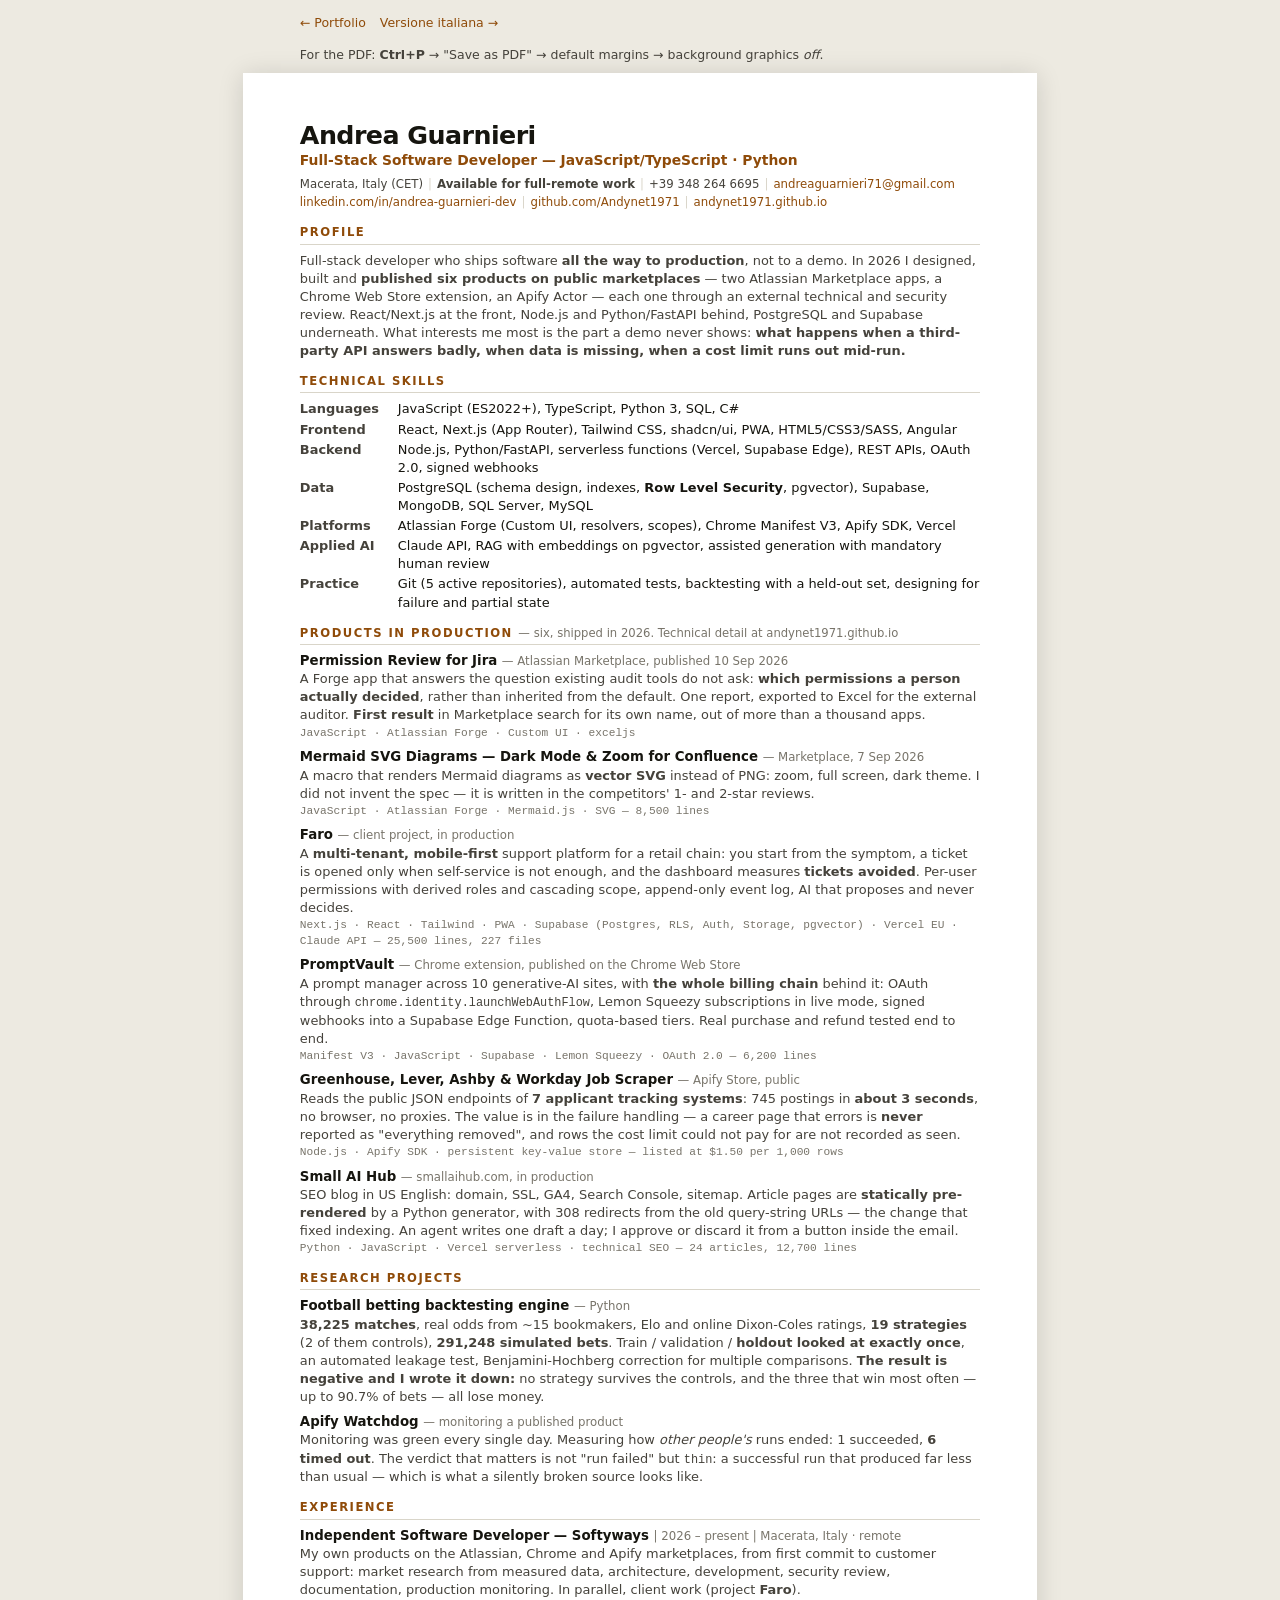
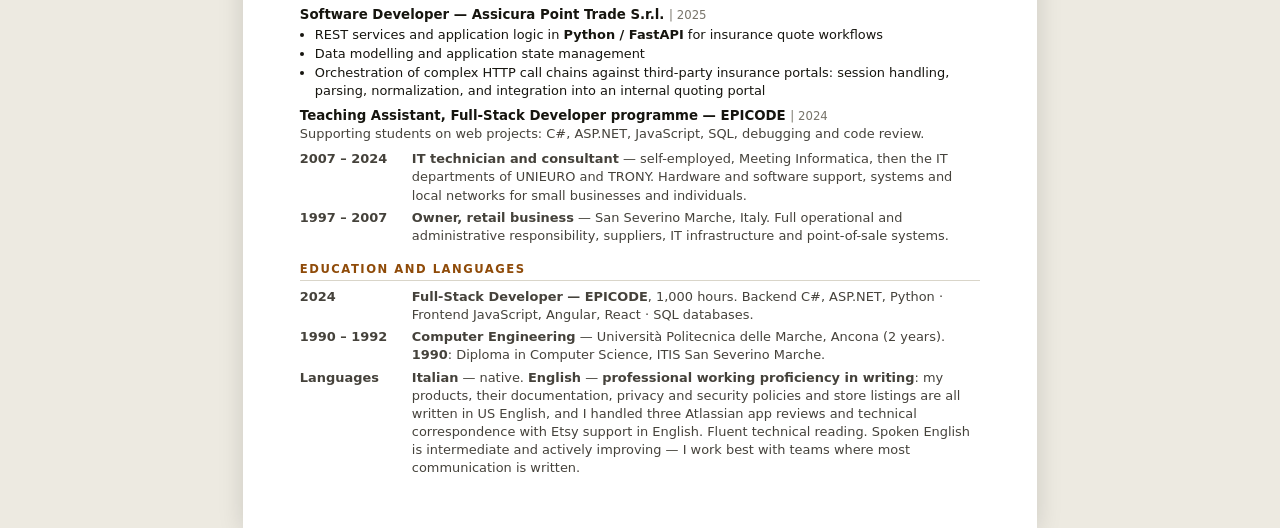
==== cv-en.html @ a727a28b "Portfolio: pagina, CV in italiano e in inglese, stile" ====
<!DOCTYPE html>
<html lang="en">
<head>
<meta charset="utf-8">
<meta name="viewport" content="width=device-width, initial-scale=1">
<title>Andrea Guarnieri — Résumé</title>
<meta name="description" content="Andrea Guarnieri — full-stack developer: JavaScript/TypeScript, Python, React/Next.js, Supabase. Six products shipped to public marketplaces in 2026.">
<link rel="icon" href="data:image/svg+xml,<svg xmlns='http://www.w3.org/2000/svg' viewBox='0 0 100 100'><text y='.9em' font-size='90' font-family='system-ui'>&#x2699;</text></svg>">
<style>
/* Résumé — two A4 pages. Ctrl+P → "Save as PDF".
   Real text, no columns, no layout tables: ATS-readable. */
:root { --ink:#16150f; --soft:#45423b; --faint:#78746a; --line:#d9d5c9; --accent:#8f4b09; --bg:#fff; }
* { box-sizing: border-box; }
body {
  margin: 0; background: #edeae1; color: var(--ink);
  font-family: ui-sans-serif, system-ui, -apple-system, "Segoe UI", Inter, Roboto, Arial, sans-serif;
  font-size: 9.7pt; line-height: 1.4; -webkit-font-smoothing: antialiased;
}
.sheet { background: var(--bg); max-width: 210mm; margin: 0 auto; padding: 13mm 15mm; box-shadow: 0 2px 24px rgba(0,0,0,.14); }
a { color: var(--accent); text-decoration: none; }
a:hover { text-decoration: underline; }

h1 { font-size: 19pt; line-height: 1.05; margin: 0 0 2px; letter-spacing: -.022em; }
.role { font-size: 10.4pt; color: var(--accent); font-weight: 600; margin: 0 0 6px; }
.contact { font-size: 8.8pt; color: var(--soft); margin: 0; line-height: 1.5; }
.sep { color: var(--line); padding: 0 5px; }

h2 { font-size: 8.7pt; letter-spacing: .13em; text-transform: uppercase; color: var(--accent);
     border-bottom: 1.2px solid var(--line); padding-bottom: 3px; margin: 13px 0 7px; }
h2 .hint { text-transform: none; letter-spacing: 0; color: var(--faint); font-weight: 400; }
p { margin: 0 0 5px; }
.lead { color: var(--soft); }
ul { margin: 2px 0 5px; padding-left: 15px; }
li { margin-bottom: 1px; }
strong { font-weight: 650; }
code { font-family: ui-monospace, Menlo, Consolas, monospace; font-size: .92em; }

.row { margin-bottom: 7px; break-inside: avoid; }
.row .t { font-weight: 650; font-size: 10pt; line-height: 1.3; display: block; }
.row .t em { font-weight: 400; font-style: normal; color: var(--faint); font-size: 8.8pt; }
.row p { margin: 1px 0 0; color: var(--soft); }
.row .stack { font-size: 8.4pt; color: var(--faint); font-family: ui-monospace, Menlo, Consolas, monospace; margin-top: 1px; }

dl.grid { display: grid; grid-template-columns: 86px 1fr; gap: 2px 12px; margin: 0; }
dl.grid dt { font-weight: 650; color: var(--soft); }
dl.grid dd { margin: 0; }

.short { display: grid; grid-template-columns: 100px 1fr; gap: 1px 12px; }
.short div { font-weight: 650; color: var(--soft); }
.short p { margin: 0 0 3px; color: var(--soft); }

.bar { max-width: 210mm; margin: 14px auto 10px; padding: 0 15mm; font-size: 9.4pt; color: #45423b; display: flex; gap: 14px; flex-wrap: wrap; }
.bar a { color: #8f4b09; }

@media print {
  body { background: #fff; font-size: 9.9pt; line-height: 1.44; }
  .sheet { box-shadow: none; max-width: none; padding: 0; margin: 0; }
  .bar { display: none; }
  @page { size: A4; margin: 12mm 14mm; }
  h2, .row .t { break-after: avoid; }
  a { color: var(--ink); }
}
</style>
</head>
<body>

<div class="bar">
  <a href="index.html">← Portfolio</a>
  <a href="cv.html">Versione italiana →</a>
  <span>For the PDF: <strong>Ctrl+P</strong> → "Save as PDF" → default margins → background graphics <em>off</em>.</span>
</div>

<div class="sheet">

<h1>Andrea Guarnieri</h1>
<p class="role">Full-Stack Software Developer — JavaScript/TypeScript · Python</p>
<p class="contact">
  Macerata, Italy (CET)<span class="sep">|</span><strong>Available for full-remote work</strong><span class="sep">|</span>+39 348 264 6695<span class="sep">|</span><a href="mailto:andreaguarnieri71@gmail.com">andreaguarnieri71@gmail.com</a><br>
  <a href="https://www.linkedin.com/in/andrea-guarnieri-dev">linkedin.com/in/andrea-guarnieri-dev</a><span class="sep">|</span><a href="https://github.com/Andynet1971">github.com/Andynet1971</a><span class="sep">|</span><a href="https://andynet1971.github.io">andynet1971.github.io</a>
</p>

<h2>Profile</h2>
<p class="lead">Full-stack developer who ships software <strong>all the way to production</strong>, not to a demo. In 2026 I designed, built and <strong>published six products on public marketplaces</strong> — two Atlassian Marketplace apps, a Chrome Web Store extension, an Apify Actor — each one through an external technical and security review. React/Next.js at the front, Node.js and Python/FastAPI behind, PostgreSQL and Supabase underneath. What interests me most is the part a demo never shows: <strong>what happens when a third-party API answers badly, when data is missing, when a cost limit runs out mid-run.</strong></p>

<h2>Technical skills</h2>
<dl class="grid">
  <dt>Languages</dt><dd>JavaScript (ES2022+), TypeScript, Python 3, SQL, C#</dd>
  <dt>Frontend</dt><dd>React, Next.js (App Router), Tailwind CSS, shadcn/ui, PWA, HTML5/CSS3/SASS, Angular</dd>
  <dt>Backend</dt><dd>Node.js, Python/FastAPI, serverless functions (Vercel, Supabase Edge), REST APIs, OAuth 2.0, signed webhooks</dd>
  <dt>Data</dt><dd>PostgreSQL (schema design, indexes, <strong>Row Level Security</strong>, pgvector), Supabase, MongoDB, SQL Server, MySQL</dd>
  <dt>Platforms</dt><dd>Atlassian Forge (Custom UI, resolvers, scopes), Chrome Manifest V3, Apify SDK, Vercel</dd>
  <dt>Applied AI</dt><dd>Claude API, RAG with embeddings on pgvector, assisted generation with mandatory human review</dd>
  <dt>Practice</dt><dd>Git (5 active repositories), automated tests, backtesting with a held-out set, designing for failure and partial state</dd>
</dl>

<h2>Products in production <span class="hint">— six, shipped in 2026. Technical detail at andynet1971.github.io</span></h2>

<div class="row">
  <span class="t">Permission Review for Jira <em>— Atlassian Marketplace, published 10 Sep 2026</em></span>
  <p>A Forge app that answers the question existing audit tools do not ask: <strong>which permissions a person actually decided</strong>, rather than inherited from the default. One report, exported to Excel for the external auditor. <strong>First result</strong> in Marketplace search for its own name, out of more than a thousand apps.</p>
  <p class="stack">JavaScript · Atlassian Forge · Custom UI · exceljs</p>
</div>

<div class="row">
  <span class="t">Mermaid SVG Diagrams — Dark Mode &amp; Zoom for Confluence <em>— Marketplace, 7 Sep 2026</em></span>
  <p>A macro that renders Mermaid diagrams as <strong>vector SVG</strong> instead of PNG: zoom, full screen, dark theme. I did not invent the spec — it is written in the competitors' 1- and 2-star reviews.</p>
  <p class="stack">JavaScript · Atlassian Forge · Mermaid.js · SVG — 8,500 lines</p>
</div>

<div class="row">
  <span class="t">Faro <em>— client project, in production</em></span>
  <p>A <strong>multi-tenant, mobile-first</strong> support platform for a retail chain: you start from the symptom, a ticket is opened only when self-service is not enough, and the dashboard measures <strong>tickets avoided</strong>. Per-user permissions with derived roles and cascading scope, append-only event log, AI that proposes and never decides.</p>
  <p class="stack">Next.js · React · Tailwind · PWA · Supabase (Postgres, RLS, Auth, Storage, pgvector) · Vercel EU · Claude API — 25,500 lines, 227 files</p>
</div>

<div class="row">
  <span class="t">PromptVault <em>— Chrome extension, published on the Chrome Web Store</em></span>
  <p>A prompt manager across 10 generative-AI sites, with <strong>the whole billing chain</strong> behind it: OAuth through <code>chrome.identity.launchWebAuthFlow</code>, Lemon Squeezy subscriptions in live mode, signed webhooks into a Supabase Edge Function, quota-based tiers. Real purchase and refund tested end to end.</p>
  <p class="stack">Manifest V3 · JavaScript · Supabase · Lemon Squeezy · OAuth 2.0 — 6,200 lines</p>
</div>

<div class="row">
  <span class="t">Greenhouse, Lever, Ashby &amp; Workday Job Scraper <em>— Apify Store, public</em></span>
  <p>Reads the public JSON endpoints of <strong>7 applicant tracking systems</strong>: 745 postings in <strong>about 3 seconds</strong>, no browser, no proxies. The value is in the failure handling — a career page that errors is <strong>never</strong> reported as "everything removed", and rows the cost limit could not pay for are not recorded as seen.</p>
  <p class="stack">Node.js · Apify SDK · persistent key-value store — listed at $1.50 per 1,000 rows</p>
</div>

<div class="row">
  <span class="t">Small AI Hub <em>— smallaihub.com, in production</em></span>
  <p>SEO blog in US English: domain, SSL, GA4, Search Console, sitemap. Article pages are <strong>statically pre-rendered</strong> by a Python generator, with 308 redirects from the old query-string URLs — the change that fixed indexing. An agent writes one draft a day; I approve or discard it from a button inside the email.</p>
  <p class="stack">Python · JavaScript · Vercel serverless · technical SEO — 24 articles, 12,700 lines</p>
</div>

<h2>Research projects</h2>
<div class="row">
  <span class="t">Football betting backtesting engine <em>— Python</em></span>
  <p><strong>38,225 matches</strong>, real odds from ~15 bookmakers, Elo and online Dixon-Coles ratings, <strong>19 strategies</strong> (2 of them controls), <strong>291,248 simulated bets</strong>. Train / validation / <strong>holdout looked at exactly once</strong>, an automated leakage test, Benjamini-Hochberg correction for multiple comparisons. <strong>The result is negative and I wrote it down:</strong> no strategy survives the controls, and the three that win most often — up to 90.7% of bets — all lose money.</p>
</div>

<div class="row">
  <span class="t">Apify Watchdog <em>— monitoring a published product</em></span>
  <p>Monitoring was green every single day. Measuring how <em>other people's</em> runs ended: 1 succeeded, <strong>6 timed out</strong>. The verdict that matters is not "run failed" but <code>thin</code>: a successful run that produced far less than usual — which is what a silently broken source looks like.</p>
</div>

<h2>Experience</h2>

<div class="row">
  <span class="t">Independent Software Developer — Softyways <em>| 2026 – present | Macerata, Italy · remote</em></span>
  <p>My own products on the Atlassian, Chrome and Apify marketplaces, from first commit to customer support: market research from measured data, architecture, development, security review, documentation, production monitoring. In parallel, client work (project <strong>Faro</strong>).</p>
</div>

<div class="row">
  <span class="t">Software Developer — Assicura Point Trade S.r.l. <em>| 2025</em></span>
  <ul>
    <li>REST services and application logic in <strong>Python / FastAPI</strong> for insurance quote workflows</li>
    <li>Data modelling and application state management</li>
    <li>Orchestration of complex HTTP call chains against third-party insurance portals: session handling, parsing, normalization, and integration into an internal quoting portal</li>
  </ul>
</div>

<div class="row">
  <span class="t">Teaching Assistant, Full-Stack Developer programme — EPICODE <em>| 2024</em></span>
  <p>Supporting students on web projects: C#, ASP.NET, JavaScript, SQL, debugging and code review.</p>
</div>

<div class="short">
  <div>2007 – 2024</div><p><strong>IT technician and consultant</strong> — self-employed, Meeting Informatica, then the IT departments of UNIEURO and TRONY. Hardware and software support, systems and local networks for small businesses and individuals.</p>
  <div>1997 – 2007</div><p><strong>Owner, retail business</strong> — San Severino Marche, Italy. Full operational and administrative responsibility, suppliers, IT infrastructure and point-of-sale systems.</p>
</div>

<h2>Education and languages</h2>
<div class="short">
  <div>2024</div><p><strong>Full-Stack Developer — EPICODE</strong>, 1,000 hours. Backend C#, ASP.NET, Python · Frontend JavaScript, Angular, React · SQL databases.</p>
  <div>1990 – 1992</div><p><strong>Computer Engineering</strong> — Università Politecnica delle Marche, Ancona (2 years). <strong>1990</strong>: Diploma in Computer Science, ITIS San Severino Marche.</p>
  <div>Languages</div><p><strong>Italian</strong> — native. <strong>English</strong> — <strong>professional working proficiency in writing</strong>: my products, their documentation, privacy and security policies and store listings are all written in US English, and I handled three Atlassian app reviews and technical correspondence with Etsy support in English. Fluent technical reading. Spoken English is intermediate and actively improving — I work best with teams where most communication is written.</p>
</div>

</div>
</body>
</html>
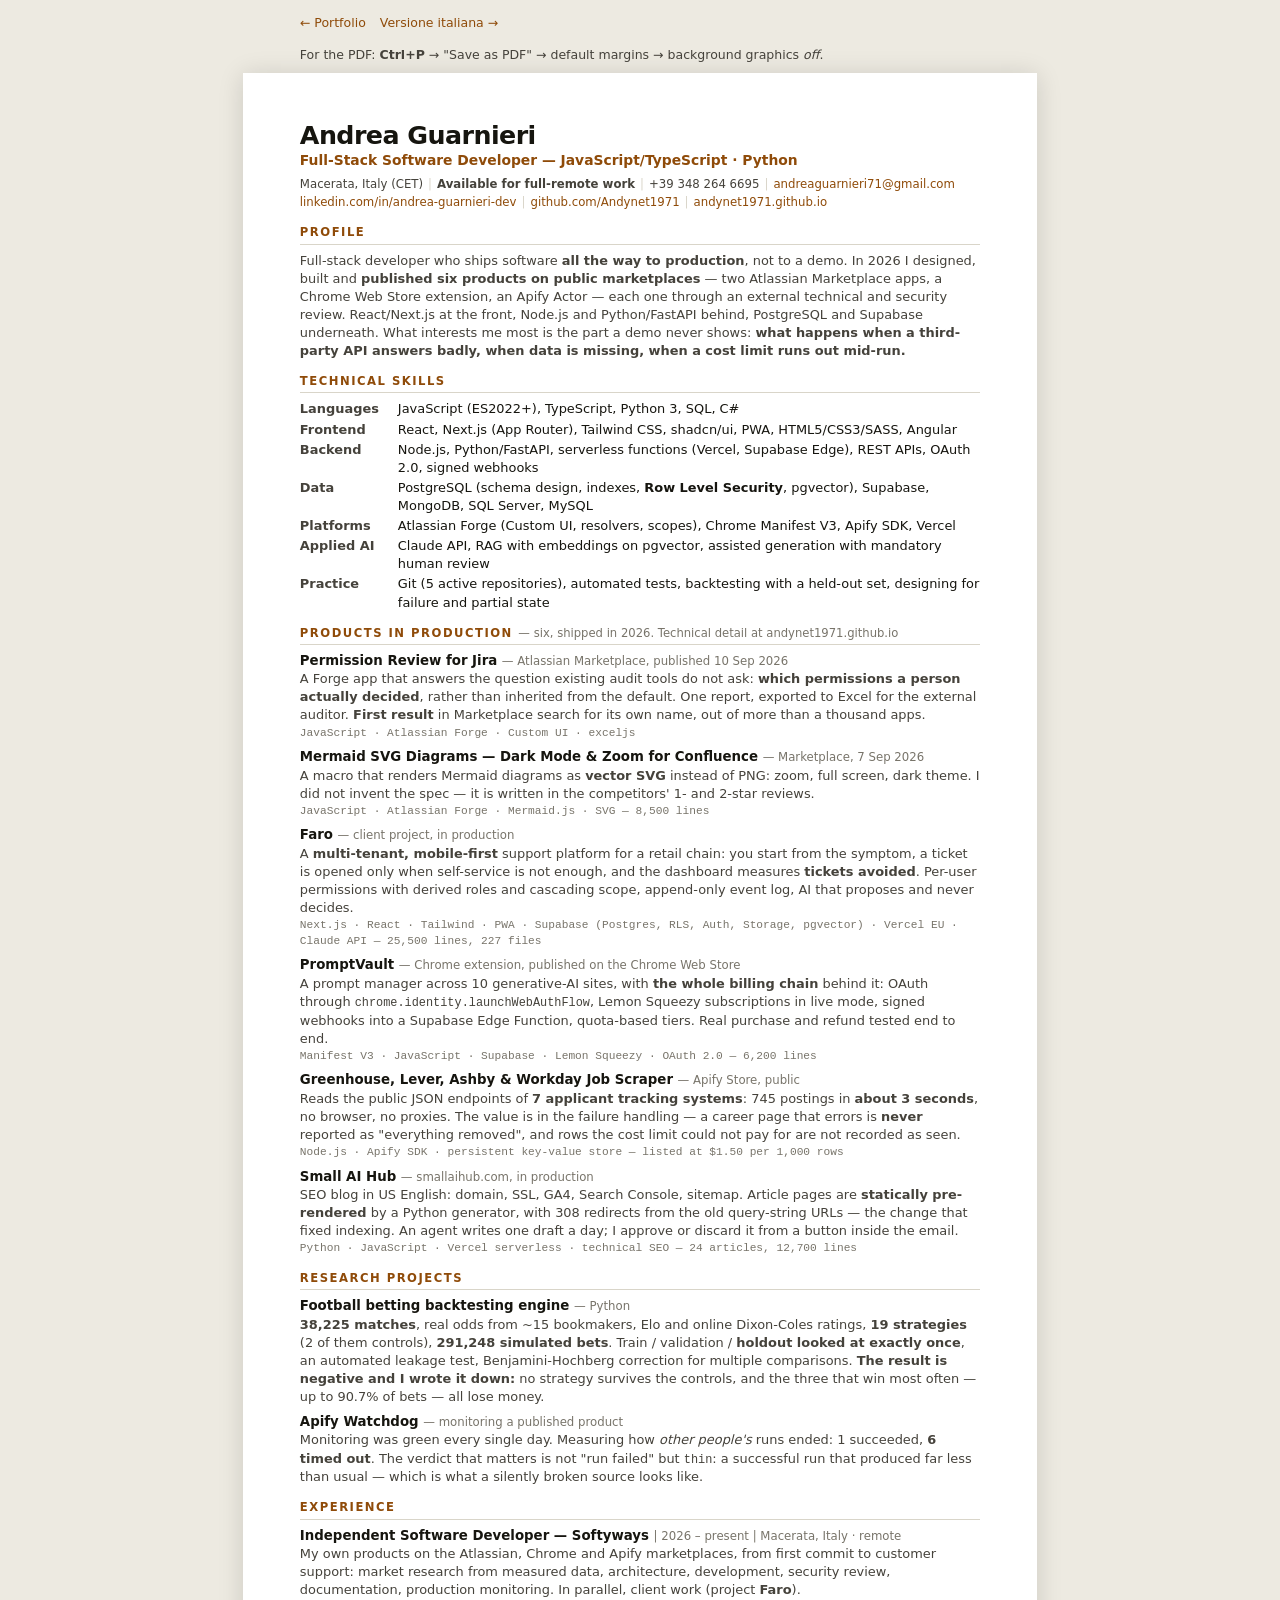
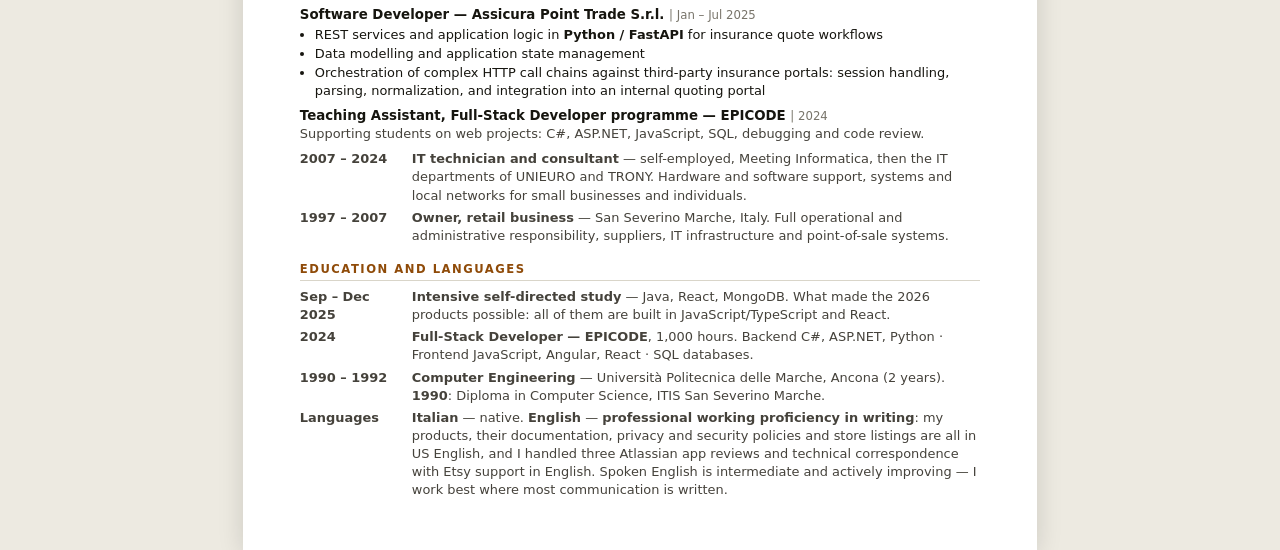
==== commit 52066315: "CV: date esatte di Assicura Point Trade e periodo di studio set-dic 2025" ====
--- a/cv-en.html
+++ b/cv-en.html
@@ -53,7 +53,7 @@
 .bar a { color: #8f4b09; }
 
 @media print {
-  body { background: #fff; font-size: 9.9pt; line-height: 1.44; }
+  body { background: #fff; font-size: 9.8pt; line-height: 1.39; }
   .sheet { box-shadow: none; max-width: none; padding: 0; margin: 0; }
   .bar { display: none; }
   @page { size: A4; margin: 12mm 14mm; }
@@ -150,7 +150,7 @@
 </div>
 
 <div class="row">
-  <span class="t">Software Developer — Assicura Point Trade S.r.l. <em>| 2025</em></span>
+  <span class="t">Software Developer — Assicura Point Trade S.r.l. <em>| Jan – Jul 2025</em></span>
   <ul>
     <li>REST services and application logic in <strong>Python / FastAPI</strong> for insurance quote workflows</li>
     <li>Data modelling and application state management</li>
@@ -170,9 +170,10 @@
 
 <h2>Education and languages</h2>
 <div class="short">
+  <div>Sep – Dec 2025</div><p><strong>Intensive self-directed study</strong> — Java, React, MongoDB. What made the 2026 products possible: all of them are built in JavaScript/TypeScript and React.</p>
   <div>2024</div><p><strong>Full-Stack Developer — EPICODE</strong>, 1,000 hours. Backend C#, ASP.NET, Python · Frontend JavaScript, Angular, React · SQL databases.</p>
   <div>1990 – 1992</div><p><strong>Computer Engineering</strong> — Università Politecnica delle Marche, Ancona (2 years). <strong>1990</strong>: Diploma in Computer Science, ITIS San Severino Marche.</p>
-  <div>Languages</div><p><strong>Italian</strong> — native. <strong>English</strong> — <strong>professional working proficiency in writing</strong>: my products, their documentation, privacy and security policies and store listings are all written in US English, and I handled three Atlassian app reviews and technical correspondence with Etsy support in English. Fluent technical reading. Spoken English is intermediate and actively improving — I work best with teams where most communication is written.</p>
+  <div>Languages</div><p><strong>Italian</strong> — native. <strong>English</strong> — <strong>professional working proficiency in writing</strong>: my products, their documentation, privacy and security policies and store listings are all in US English, and I handled three Atlassian app reviews and technical correspondence with Etsy support in English. Spoken English is intermediate and actively improving — I work best where most communication is written.</p>
 </div>
 
 </div>
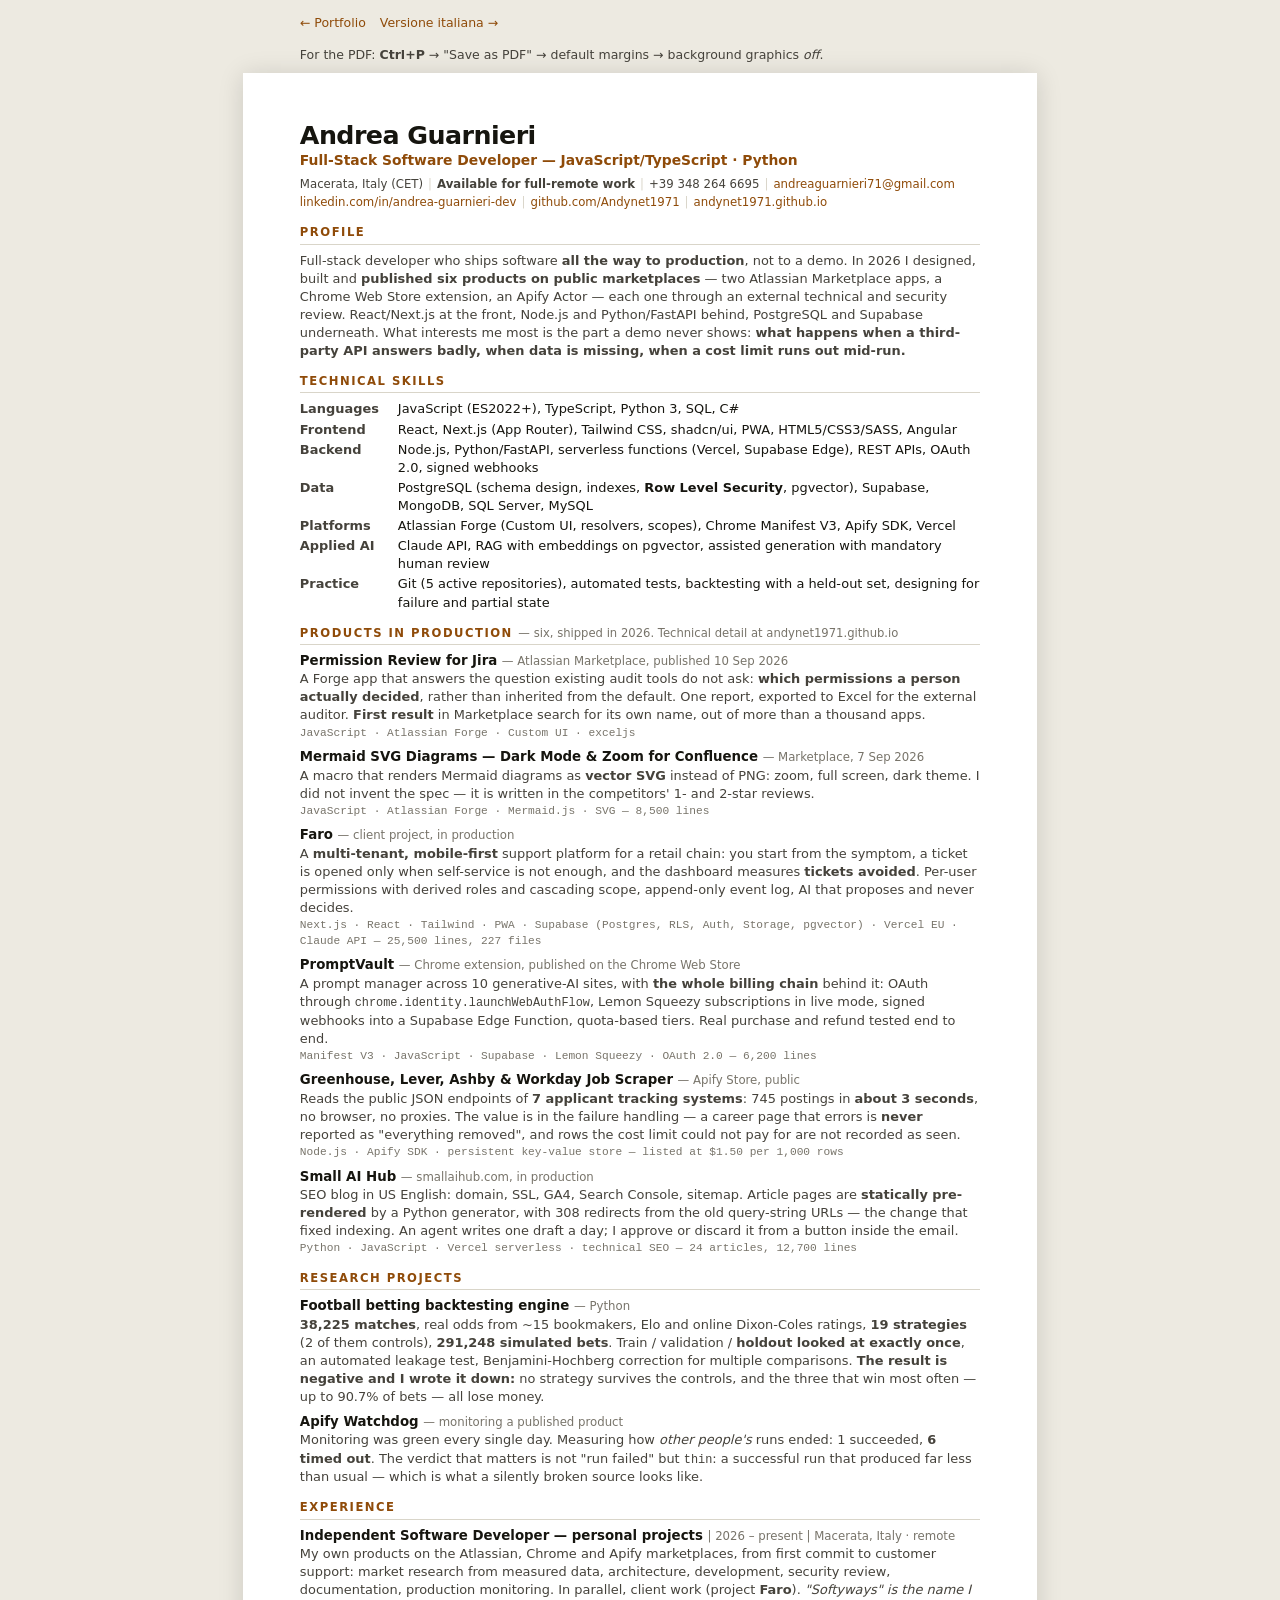
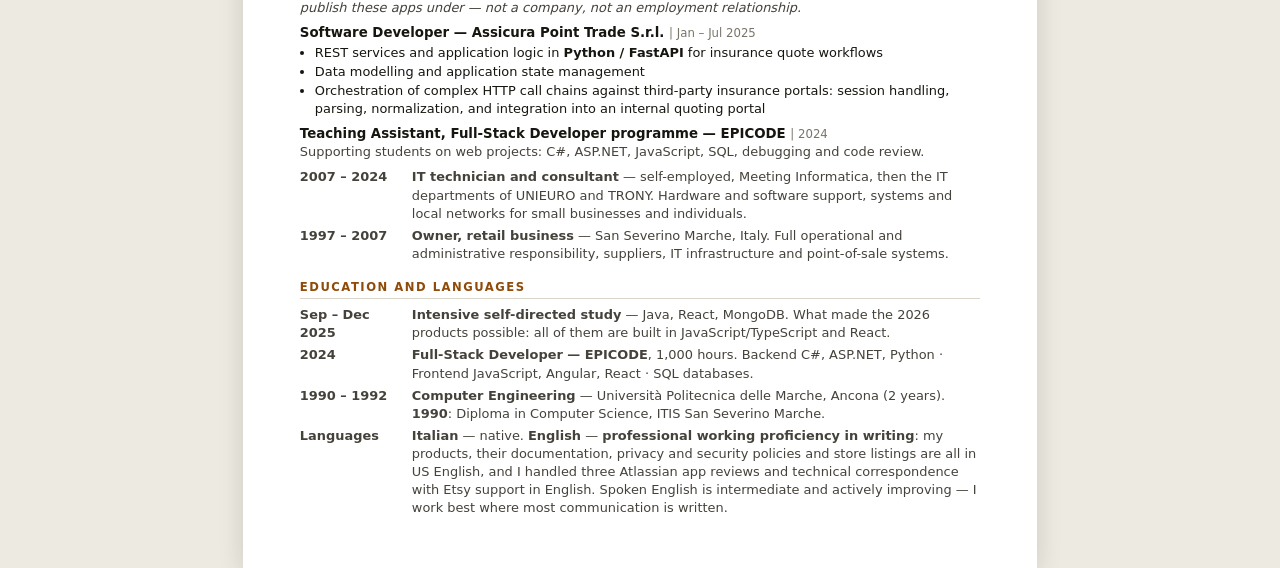
==== commit 544600aa: "Chiarito che Softyways non e' un'azienda: sono progetti personali" ====
--- a/cv-en.html
+++ b/cv-en.html
@@ -1,181 +1,181 @@
-<!DOCTYPE html>
-<html lang="en">
-<head>
-<meta charset="utf-8">
-<meta name="viewport" content="width=device-width, initial-scale=1">
-<title>Andrea Guarnieri — Résumé</title>
-<meta name="description" content="Andrea Guarnieri — full-stack developer: JavaScript/TypeScript, Python, React/Next.js, Supabase. Six products shipped to public marketplaces in 2026.">
-<link rel="icon" href="data:image/svg+xml,<svg xmlns='http://www.w3.org/2000/svg' viewBox='0 0 100 100'><text y='.9em' font-size='90' font-family='system-ui'>&#x2699;</text></svg>">
-<style>
-/* Résumé — two A4 pages. Ctrl+P → "Save as PDF".
-   Real text, no columns, no layout tables: ATS-readable. */
-:root { --ink:#16150f; --soft:#45423b; --faint:#78746a; --line:#d9d5c9; --accent:#8f4b09; --bg:#fff; }
-* { box-sizing: border-box; }
-body {
-  margin: 0; background: #edeae1; color: var(--ink);
-  font-family: ui-sans-serif, system-ui, -apple-system, "Segoe UI", Inter, Roboto, Arial, sans-serif;
-  font-size: 9.7pt; line-height: 1.4; -webkit-font-smoothing: antialiased;
-}
-.sheet { background: var(--bg); max-width: 210mm; margin: 0 auto; padding: 13mm 15mm; box-shadow: 0 2px 24px rgba(0,0,0,.14); }
-a { color: var(--accent); text-decoration: none; }
-a:hover { text-decoration: underline; }
-
-h1 { font-size: 19pt; line-height: 1.05; margin: 0 0 2px; letter-spacing: -.022em; }
-.role { font-size: 10.4pt; color: var(--accent); font-weight: 600; margin: 0 0 6px; }
-.contact { font-size: 8.8pt; color: var(--soft); margin: 0; line-height: 1.5; }
-.sep { color: var(--line); padding: 0 5px; }
-
-h2 { font-size: 8.7pt; letter-spacing: .13em; text-transform: uppercase; color: var(--accent);
-     border-bottom: 1.2px solid var(--line); padding-bottom: 3px; margin: 13px 0 7px; }
-h2 .hint { text-transform: none; letter-spacing: 0; color: var(--faint); font-weight: 400; }
-p { margin: 0 0 5px; }
-.lead { color: var(--soft); }
-ul { margin: 2px 0 5px; padding-left: 15px; }
-li { margin-bottom: 1px; }
-strong { font-weight: 650; }
-code { font-family: ui-monospace, Menlo, Consolas, monospace; font-size: .92em; }
-
-.row { margin-bottom: 7px; break-inside: avoid; }
-.row .t { font-weight: 650; font-size: 10pt; line-height: 1.3; display: block; }
-.row .t em { font-weight: 400; font-style: normal; color: var(--faint); font-size: 8.8pt; }
-.row p { margin: 1px 0 0; color: var(--soft); }
-.row .stack { font-size: 8.4pt; color: var(--faint); font-family: ui-monospace, Menlo, Consolas, monospace; margin-top: 1px; }
-
-dl.grid { display: grid; grid-template-columns: 86px 1fr; gap: 2px 12px; margin: 0; }
-dl.grid dt { font-weight: 650; color: var(--soft); }
-dl.grid dd { margin: 0; }
-
-.short { display: grid; grid-template-columns: 100px 1fr; gap: 1px 12px; }
-.short div { font-weight: 650; color: var(--soft); }
-.short p { margin: 0 0 3px; color: var(--soft); }
-
-.bar { max-width: 210mm; margin: 14px auto 10px; padding: 0 15mm; font-size: 9.4pt; color: #45423b; display: flex; gap: 14px; flex-wrap: wrap; }
-.bar a { color: #8f4b09; }
-
-@media print {
-  body { background: #fff; font-size: 9.8pt; line-height: 1.39; }
-  .sheet { box-shadow: none; max-width: none; padding: 0; margin: 0; }
-  .bar { display: none; }
-  @page { size: A4; margin: 12mm 14mm; }
-  h2, .row .t { break-after: avoid; }
-  a { color: var(--ink); }
-}
-</style>
-</head>
-<body>
-
-<div class="bar">
-  <a href="index.html">← Portfolio</a>
-  <a href="cv.html">Versione italiana →</a>
-  <span>For the PDF: <strong>Ctrl+P</strong> → "Save as PDF" → default margins → background graphics <em>off</em>.</span>
-</div>
-
-<div class="sheet">
-
-<h1>Andrea Guarnieri</h1>
-<p class="role">Full-Stack Software Developer — JavaScript/TypeScript · Python</p>
-<p class="contact">
-  Macerata, Italy (CET)<span class="sep">|</span><strong>Available for full-remote work</strong><span class="sep">|</span>+39 348 264 6695<span class="sep">|</span><a href="mailto:andreaguarnieri71@gmail.com">andreaguarnieri71@gmail.com</a><br>
-  <a href="https://www.linkedin.com/in/andrea-guarnieri-dev">linkedin.com/in/andrea-guarnieri-dev</a><span class="sep">|</span><a href="https://github.com/Andynet1971">github.com/Andynet1971</a><span class="sep">|</span><a href="https://andynet1971.github.io">andynet1971.github.io</a>
-</p>
-
-<h2>Profile</h2>
-<p class="lead">Full-stack developer who ships software <strong>all the way to production</strong>, not to a demo. In 2026 I designed, built and <strong>published six products on public marketplaces</strong> — two Atlassian Marketplace apps, a Chrome Web Store extension, an Apify Actor — each one through an external technical and security review. React/Next.js at the front, Node.js and Python/FastAPI behind, PostgreSQL and Supabase underneath. What interests me most is the part a demo never shows: <strong>what happens when a third-party API answers badly, when data is missing, when a cost limit runs out mid-run.</strong></p>
-
-<h2>Technical skills</h2>
-<dl class="grid">
-  <dt>Languages</dt><dd>JavaScript (ES2022+), TypeScript, Python 3, SQL, C#</dd>
-  <dt>Frontend</dt><dd>React, Next.js (App Router), Tailwind CSS, shadcn/ui, PWA, HTML5/CSS3/SASS, Angular</dd>
-  <dt>Backend</dt><dd>Node.js, Python/FastAPI, serverless functions (Vercel, Supabase Edge), REST APIs, OAuth 2.0, signed webhooks</dd>
-  <dt>Data</dt><dd>PostgreSQL (schema design, indexes, <strong>Row Level Security</strong>, pgvector), Supabase, MongoDB, SQL Server, MySQL</dd>
-  <dt>Platforms</dt><dd>Atlassian Forge (Custom UI, resolvers, scopes), Chrome Manifest V3, Apify SDK, Vercel</dd>
-  <dt>Applied AI</dt><dd>Claude API, RAG with embeddings on pgvector, assisted generation with mandatory human review</dd>
-  <dt>Practice</dt><dd>Git (5 active repositories), automated tests, backtesting with a held-out set, designing for failure and partial state</dd>
-</dl>
-
-<h2>Products in production <span class="hint">— six, shipped in 2026. Technical detail at andynet1971.github.io</span></h2>
-
-<div class="row">
-  <span class="t">Permission Review for Jira <em>— Atlassian Marketplace, published 10 Sep 2026</em></span>
-  <p>A Forge app that answers the question existing audit tools do not ask: <strong>which permissions a person actually decided</strong>, rather than inherited from the default. One report, exported to Excel for the external auditor. <strong>First result</strong> in Marketplace search for its own name, out of more than a thousand apps.</p>
-  <p class="stack">JavaScript · Atlassian Forge · Custom UI · exceljs</p>
-</div>
-
-<div class="row">
-  <span class="t">Mermaid SVG Diagrams — Dark Mode &amp; Zoom for Confluence <em>— Marketplace, 7 Sep 2026</em></span>
-  <p>A macro that renders Mermaid diagrams as <strong>vector SVG</strong> instead of PNG: zoom, full screen, dark theme. I did not invent the spec — it is written in the competitors' 1- and 2-star reviews.</p>
-  <p class="stack">JavaScript · Atlassian Forge · Mermaid.js · SVG — 8,500 lines</p>
-</div>
-
-<div class="row">
-  <span class="t">Faro <em>— client project, in production</em></span>
-  <p>A <strong>multi-tenant, mobile-first</strong> support platform for a retail chain: you start from the symptom, a ticket is opened only when self-service is not enough, and the dashboard measures <strong>tickets avoided</strong>. Per-user permissions with derived roles and cascading scope, append-only event log, AI that proposes and never decides.</p>
-  <p class="stack">Next.js · React · Tailwind · PWA · Supabase (Postgres, RLS, Auth, Storage, pgvector) · Vercel EU · Claude API — 25,500 lines, 227 files</p>
-</div>
-
-<div class="row">
-  <span class="t">PromptVault <em>— Chrome extension, published on the Chrome Web Store</em></span>
-  <p>A prompt manager across 10 generative-AI sites, with <strong>the whole billing chain</strong> behind it: OAuth through <code>chrome.identity.launchWebAuthFlow</code>, Lemon Squeezy subscriptions in live mode, signed webhooks into a Supabase Edge Function, quota-based tiers. Real purchase and refund tested end to end.</p>
-  <p class="stack">Manifest V3 · JavaScript · Supabase · Lemon Squeezy · OAuth 2.0 — 6,200 lines</p>
-</div>
-
-<div class="row">
-  <span class="t">Greenhouse, Lever, Ashby &amp; Workday Job Scraper <em>— Apify Store, public</em></span>
-  <p>Reads the public JSON endpoints of <strong>7 applicant tracking systems</strong>: 745 postings in <strong>about 3 seconds</strong>, no browser, no proxies. The value is in the failure handling — a career page that errors is <strong>never</strong> reported as "everything removed", and rows the cost limit could not pay for are not recorded as seen.</p>
-  <p class="stack">Node.js · Apify SDK · persistent key-value store — listed at $1.50 per 1,000 rows</p>
-</div>
-
-<div class="row">
-  <span class="t">Small AI Hub <em>— smallaihub.com, in production</em></span>
-  <p>SEO blog in US English: domain, SSL, GA4, Search Console, sitemap. Article pages are <strong>statically pre-rendered</strong> by a Python generator, with 308 redirects from the old query-string URLs — the change that fixed indexing. An agent writes one draft a day; I approve or discard it from a button inside the email.</p>
-  <p class="stack">Python · JavaScript · Vercel serverless · technical SEO — 24 articles, 12,700 lines</p>
-</div>
-
-<h2>Research projects</h2>
-<div class="row">
-  <span class="t">Football betting backtesting engine <em>— Python</em></span>
-  <p><strong>38,225 matches</strong>, real odds from ~15 bookmakers, Elo and online Dixon-Coles ratings, <strong>19 strategies</strong> (2 of them controls), <strong>291,248 simulated bets</strong>. Train / validation / <strong>holdout looked at exactly once</strong>, an automated leakage test, Benjamini-Hochberg correction for multiple comparisons. <strong>The result is negative and I wrote it down:</strong> no strategy survives the controls, and the three that win most often — up to 90.7% of bets — all lose money.</p>
-</div>
-
-<div class="row">
-  <span class="t">Apify Watchdog <em>— monitoring a published product</em></span>
-  <p>Monitoring was green every single day. Measuring how <em>other people's</em> runs ended: 1 succeeded, <strong>6 timed out</strong>. The verdict that matters is not "run failed" but <code>thin</code>: a successful run that produced far less than usual — which is what a silently broken source looks like.</p>
-</div>
-
-<h2>Experience</h2>
-
-<div class="row">
-  <span class="t">Independent Software Developer — Softyways <em>| 2026 – present | Macerata, Italy · remote</em></span>
-  <p>My own products on the Atlassian, Chrome and Apify marketplaces, from first commit to customer support: market research from measured data, architecture, development, security review, documentation, production monitoring. In parallel, client work (project <strong>Faro</strong>).</p>
-</div>
-
-<div class="row">
-  <span class="t">Software Developer — Assicura Point Trade S.r.l. <em>| Jan – Jul 2025</em></span>
-  <ul>
-    <li>REST services and application logic in <strong>Python / FastAPI</strong> for insurance quote workflows</li>
-    <li>Data modelling and application state management</li>
-    <li>Orchestration of complex HTTP call chains against third-party insurance portals: session handling, parsing, normalization, and integration into an internal quoting portal</li>
-  </ul>
-</div>
-
-<div class="row">
-  <span class="t">Teaching Assistant, Full-Stack Developer programme — EPICODE <em>| 2024</em></span>
-  <p>Supporting students on web projects: C#, ASP.NET, JavaScript, SQL, debugging and code review.</p>
-</div>
-
-<div class="short">
-  <div>2007 – 2024</div><p><strong>IT technician and consultant</strong> — self-employed, Meeting Informatica, then the IT departments of UNIEURO and TRONY. Hardware and software support, systems and local networks for small businesses and individuals.</p>
-  <div>1997 – 2007</div><p><strong>Owner, retail business</strong> — San Severino Marche, Italy. Full operational and administrative responsibility, suppliers, IT infrastructure and point-of-sale systems.</p>
-</div>
-
-<h2>Education and languages</h2>
-<div class="short">
-  <div>Sep – Dec 2025</div><p><strong>Intensive self-directed study</strong> — Java, React, MongoDB. What made the 2026 products possible: all of them are built in JavaScript/TypeScript and React.</p>
-  <div>2024</div><p><strong>Full-Stack Developer — EPICODE</strong>, 1,000 hours. Backend C#, ASP.NET, Python · Frontend JavaScript, Angular, React · SQL databases.</p>
-  <div>1990 – 1992</div><p><strong>Computer Engineering</strong> — Università Politecnica delle Marche, Ancona (2 years). <strong>1990</strong>: Diploma in Computer Science, ITIS San Severino Marche.</p>
-  <div>Languages</div><p><strong>Italian</strong> — native. <strong>English</strong> — <strong>professional working proficiency in writing</strong>: my products, their documentation, privacy and security policies and store listings are all in US English, and I handled three Atlassian app reviews and technical correspondence with Etsy support in English. Spoken English is intermediate and actively improving — I work best where most communication is written.</p>
-</div>
-
-</div>
-</body>
-</html>
+<!DOCTYPE html>
+<html lang="en">
+<head>
+<meta charset="utf-8">
+<meta name="viewport" content="width=device-width, initial-scale=1">
+<title>Andrea Guarnieri — Résumé</title>
+<meta name="description" content="Andrea Guarnieri — full-stack developer: JavaScript/TypeScript, Python, React/Next.js, Supabase. Six products shipped to public marketplaces in 2026.">
+<link rel="icon" href="data:image/svg+xml,<svg xmlns='http://www.w3.org/2000/svg' viewBox='0 0 100 100'><text y='.9em' font-size='90' font-family='system-ui'>&#x2699;</text></svg>">
+<style>
+/* Résumé — two A4 pages. Ctrl+P → "Save as PDF".
+   Real text, no columns, no layout tables: ATS-readable. */
+:root { --ink:#16150f; --soft:#45423b; --faint:#78746a; --line:#d9d5c9; --accent:#8f4b09; --bg:#fff; }
+* { box-sizing: border-box; }
+body {
+  margin: 0; background: #edeae1; color: var(--ink);
+  font-family: ui-sans-serif, system-ui, -apple-system, "Segoe UI", Inter, Roboto, Arial, sans-serif;
+  font-size: 9.7pt; line-height: 1.4; -webkit-font-smoothing: antialiased;
+}
+.sheet { background: var(--bg); max-width: 210mm; margin: 0 auto; padding: 13mm 15mm; box-shadow: 0 2px 24px rgba(0,0,0,.14); }
+a { color: var(--accent); text-decoration: none; }
+a:hover { text-decoration: underline; }
+
+h1 { font-size: 19pt; line-height: 1.05; margin: 0 0 2px; letter-spacing: -.022em; }
+.role { font-size: 10.4pt; color: var(--accent); font-weight: 600; margin: 0 0 6px; }
+.contact { font-size: 8.8pt; color: var(--soft); margin: 0; line-height: 1.5; }
+.sep { color: var(--line); padding: 0 5px; }
+
+h2 { font-size: 8.7pt; letter-spacing: .13em; text-transform: uppercase; color: var(--accent);
+     border-bottom: 1.2px solid var(--line); padding-bottom: 3px; margin: 13px 0 7px; }
+h2 .hint { text-transform: none; letter-spacing: 0; color: var(--faint); font-weight: 400; }
+p { margin: 0 0 5px; }
+.lead { color: var(--soft); }
+ul { margin: 2px 0 5px; padding-left: 15px; }
+li { margin-bottom: 1px; }
+strong { font-weight: 650; }
+code { font-family: ui-monospace, Menlo, Consolas, monospace; font-size: .92em; }
+
+.row { margin-bottom: 7px; break-inside: avoid; }
+.row .t { font-weight: 650; font-size: 10pt; line-height: 1.3; display: block; }
+.row .t em { font-weight: 400; font-style: normal; color: var(--faint); font-size: 8.8pt; }
+.row p { margin: 1px 0 0; color: var(--soft); }
+.row .stack { font-size: 8.4pt; color: var(--faint); font-family: ui-monospace, Menlo, Consolas, monospace; margin-top: 1px; }
+
+dl.grid { display: grid; grid-template-columns: 86px 1fr; gap: 2px 12px; margin: 0; }
+dl.grid dt { font-weight: 650; color: var(--soft); }
+dl.grid dd { margin: 0; }
+
+.short { display: grid; grid-template-columns: 100px 1fr; gap: 1px 12px; }
+.short div { font-weight: 650; color: var(--soft); }
+.short p { margin: 0 0 3px; color: var(--soft); }
+
+.bar { max-width: 210mm; margin: 14px auto 10px; padding: 0 15mm; font-size: 9.4pt; color: #45423b; display: flex; gap: 14px; flex-wrap: wrap; }
+.bar a { color: #8f4b09; }
+
+@media print {
+  body { background: #fff; font-size: 9.8pt; line-height: 1.39; }
+  .sheet { box-shadow: none; max-width: none; padding: 0; margin: 0; }
+  .bar { display: none; }
+  @page { size: A4; margin: 12mm 14mm; }
+  h2, .row .t { break-after: avoid; }
+  a { color: var(--ink); }
+}
+</style>
+</head>
+<body>
+
+<div class="bar">
+  <a href="index.html">← Portfolio</a>
+  <a href="cv.html">Versione italiana →</a>
+  <span>For the PDF: <strong>Ctrl+P</strong> → "Save as PDF" → default margins → background graphics <em>off</em>.</span>
+</div>
+
+<div class="sheet">
+
+<h1>Andrea Guarnieri</h1>
+<p class="role">Full-Stack Software Developer — JavaScript/TypeScript · Python</p>
+<p class="contact">
+  Macerata, Italy (CET)<span class="sep">|</span><strong>Available for full-remote work</strong><span class="sep">|</span>+39 348 264 6695<span class="sep">|</span><a href="mailto:andreaguarnieri71@gmail.com">andreaguarnieri71@gmail.com</a><br>
+  <a href="https://www.linkedin.com/in/andrea-guarnieri-dev">linkedin.com/in/andrea-guarnieri-dev</a><span class="sep">|</span><a href="https://github.com/Andynet1971">github.com/Andynet1971</a><span class="sep">|</span><a href="https://andynet1971.github.io">andynet1971.github.io</a>
+</p>
+
+<h2>Profile</h2>
+<p class="lead">Full-stack developer who ships software <strong>all the way to production</strong>, not to a demo. In 2026 I designed, built and <strong>published six products on public marketplaces</strong> — two Atlassian Marketplace apps, a Chrome Web Store extension, an Apify Actor — each one through an external technical and security review. React/Next.js at the front, Node.js and Python/FastAPI behind, PostgreSQL and Supabase underneath. What interests me most is the part a demo never shows: <strong>what happens when a third-party API answers badly, when data is missing, when a cost limit runs out mid-run.</strong></p>
+
+<h2>Technical skills</h2>
+<dl class="grid">
+  <dt>Languages</dt><dd>JavaScript (ES2022+), TypeScript, Python 3, SQL, C#</dd>
+  <dt>Frontend</dt><dd>React, Next.js (App Router), Tailwind CSS, shadcn/ui, PWA, HTML5/CSS3/SASS, Angular</dd>
+  <dt>Backend</dt><dd>Node.js, Python/FastAPI, serverless functions (Vercel, Supabase Edge), REST APIs, OAuth 2.0, signed webhooks</dd>
+  <dt>Data</dt><dd>PostgreSQL (schema design, indexes, <strong>Row Level Security</strong>, pgvector), Supabase, MongoDB, SQL Server, MySQL</dd>
+  <dt>Platforms</dt><dd>Atlassian Forge (Custom UI, resolvers, scopes), Chrome Manifest V3, Apify SDK, Vercel</dd>
+  <dt>Applied AI</dt><dd>Claude API, RAG with embeddings on pgvector, assisted generation with mandatory human review</dd>
+  <dt>Practice</dt><dd>Git (5 active repositories), automated tests, backtesting with a held-out set, designing for failure and partial state</dd>
+</dl>
+
+<h2>Products in production <span class="hint">— six, shipped in 2026. Technical detail at andynet1971.github.io</span></h2>
+
+<div class="row">
+  <span class="t">Permission Review for Jira <em>— Atlassian Marketplace, published 10 Sep 2026</em></span>
+  <p>A Forge app that answers the question existing audit tools do not ask: <strong>which permissions a person actually decided</strong>, rather than inherited from the default. One report, exported to Excel for the external auditor. <strong>First result</strong> in Marketplace search for its own name, out of more than a thousand apps.</p>
+  <p class="stack">JavaScript · Atlassian Forge · Custom UI · exceljs</p>
+</div>
+
+<div class="row">
+  <span class="t">Mermaid SVG Diagrams — Dark Mode &amp; Zoom for Confluence <em>— Marketplace, 7 Sep 2026</em></span>
+  <p>A macro that renders Mermaid diagrams as <strong>vector SVG</strong> instead of PNG: zoom, full screen, dark theme. I did not invent the spec — it is written in the competitors' 1- and 2-star reviews.</p>
+  <p class="stack">JavaScript · Atlassian Forge · Mermaid.js · SVG — 8,500 lines</p>
+</div>
+
+<div class="row">
+  <span class="t">Faro <em>— client project, in production</em></span>
+  <p>A <strong>multi-tenant, mobile-first</strong> support platform for a retail chain: you start from the symptom, a ticket is opened only when self-service is not enough, and the dashboard measures <strong>tickets avoided</strong>. Per-user permissions with derived roles and cascading scope, append-only event log, AI that proposes and never decides.</p>
+  <p class="stack">Next.js · React · Tailwind · PWA · Supabase (Postgres, RLS, Auth, Storage, pgvector) · Vercel EU · Claude API — 25,500 lines, 227 files</p>
+</div>
+
+<div class="row">
+  <span class="t">PromptVault <em>— Chrome extension, published on the Chrome Web Store</em></span>
+  <p>A prompt manager across 10 generative-AI sites, with <strong>the whole billing chain</strong> behind it: OAuth through <code>chrome.identity.launchWebAuthFlow</code>, Lemon Squeezy subscriptions in live mode, signed webhooks into a Supabase Edge Function, quota-based tiers. Real purchase and refund tested end to end.</p>
+  <p class="stack">Manifest V3 · JavaScript · Supabase · Lemon Squeezy · OAuth 2.0 — 6,200 lines</p>
+</div>
+
+<div class="row">
+  <span class="t">Greenhouse, Lever, Ashby &amp; Workday Job Scraper <em>— Apify Store, public</em></span>
+  <p>Reads the public JSON endpoints of <strong>7 applicant tracking systems</strong>: 745 postings in <strong>about 3 seconds</strong>, no browser, no proxies. The value is in the failure handling — a career page that errors is <strong>never</strong> reported as "everything removed", and rows the cost limit could not pay for are not recorded as seen.</p>
+  <p class="stack">Node.js · Apify SDK · persistent key-value store — listed at $1.50 per 1,000 rows</p>
+</div>
+
+<div class="row">
+  <span class="t">Small AI Hub <em>— smallaihub.com, in production</em></span>
+  <p>SEO blog in US English: domain, SSL, GA4, Search Console, sitemap. Article pages are <strong>statically pre-rendered</strong> by a Python generator, with 308 redirects from the old query-string URLs — the change that fixed indexing. An agent writes one draft a day; I approve or discard it from a button inside the email.</p>
+  <p class="stack">Python · JavaScript · Vercel serverless · technical SEO — 24 articles, 12,700 lines</p>
+</div>
+
+<h2>Research projects</h2>
+<div class="row">
+  <span class="t">Football betting backtesting engine <em>— Python</em></span>
+  <p><strong>38,225 matches</strong>, real odds from ~15 bookmakers, Elo and online Dixon-Coles ratings, <strong>19 strategies</strong> (2 of them controls), <strong>291,248 simulated bets</strong>. Train / validation / <strong>holdout looked at exactly once</strong>, an automated leakage test, Benjamini-Hochberg correction for multiple comparisons. <strong>The result is negative and I wrote it down:</strong> no strategy survives the controls, and the three that win most often — up to 90.7% of bets — all lose money.</p>
+</div>
+
+<div class="row">
+  <span class="t">Apify Watchdog <em>— monitoring a published product</em></span>
+  <p>Monitoring was green every single day. Measuring how <em>other people's</em> runs ended: 1 succeeded, <strong>6 timed out</strong>. The verdict that matters is not "run failed" but <code>thin</code>: a successful run that produced far less than usual — which is what a silently broken source looks like.</p>
+</div>
+
+<h2>Experience</h2>
+
+<div class="row">
+  <span class="t">Independent Software Developer — personal projects <em>| 2026 – present | Macerata, Italy · remote</em></span>
+  <p>My own products on the Atlassian, Chrome and Apify marketplaces, from first commit to customer support: market research from measured data, architecture, development, security review, documentation, production monitoring. In parallel, client work (project <strong>Faro</strong>). <em>"Softyways" is the name I publish these apps under — not a company, not an employment relationship.</em></p>
+</div>
+
+<div class="row">
+  <span class="t">Software Developer — Assicura Point Trade S.r.l. <em>| Jan – Jul 2025</em></span>
+  <ul>
+    <li>REST services and application logic in <strong>Python / FastAPI</strong> for insurance quote workflows</li>
+    <li>Data modelling and application state management</li>
+    <li>Orchestration of complex HTTP call chains against third-party insurance portals: session handling, parsing, normalization, and integration into an internal quoting portal</li>
+  </ul>
+</div>
+
+<div class="row">
+  <span class="t">Teaching Assistant, Full-Stack Developer programme — EPICODE <em>| 2024</em></span>
+  <p>Supporting students on web projects: C#, ASP.NET, JavaScript, SQL, debugging and code review.</p>
+</div>
+
+<div class="short">
+  <div>2007 – 2024</div><p><strong>IT technician and consultant</strong> — self-employed, Meeting Informatica, then the IT departments of UNIEURO and TRONY. Hardware and software support, systems and local networks for small businesses and individuals.</p>
+  <div>1997 – 2007</div><p><strong>Owner, retail business</strong> — San Severino Marche, Italy. Full operational and administrative responsibility, suppliers, IT infrastructure and point-of-sale systems.</p>
+</div>
+
+<h2>Education and languages</h2>
+<div class="short">
+  <div>Sep – Dec 2025</div><p><strong>Intensive self-directed study</strong> — Java, React, MongoDB. What made the 2026 products possible: all of them are built in JavaScript/TypeScript and React.</p>
+  <div>2024</div><p><strong>Full-Stack Developer — EPICODE</strong>, 1,000 hours. Backend C#, ASP.NET, Python · Frontend JavaScript, Angular, React · SQL databases.</p>
+  <div>1990 – 1992</div><p><strong>Computer Engineering</strong> — Università Politecnica delle Marche, Ancona (2 years). <strong>1990</strong>: Diploma in Computer Science, ITIS San Severino Marche.</p>
+  <div>Languages</div><p><strong>Italian</strong> — native. <strong>English</strong> — <strong>professional working proficiency in writing</strong>: my products, their documentation, privacy and security policies and store listings are all in US English, and I handled three Atlassian app reviews and technical correspondence with Etsy support in English. Spoken English is intermediate and actively improving — I work best where most communication is written.</p>
+</div>
+
+</div>
+</body>
+</html>
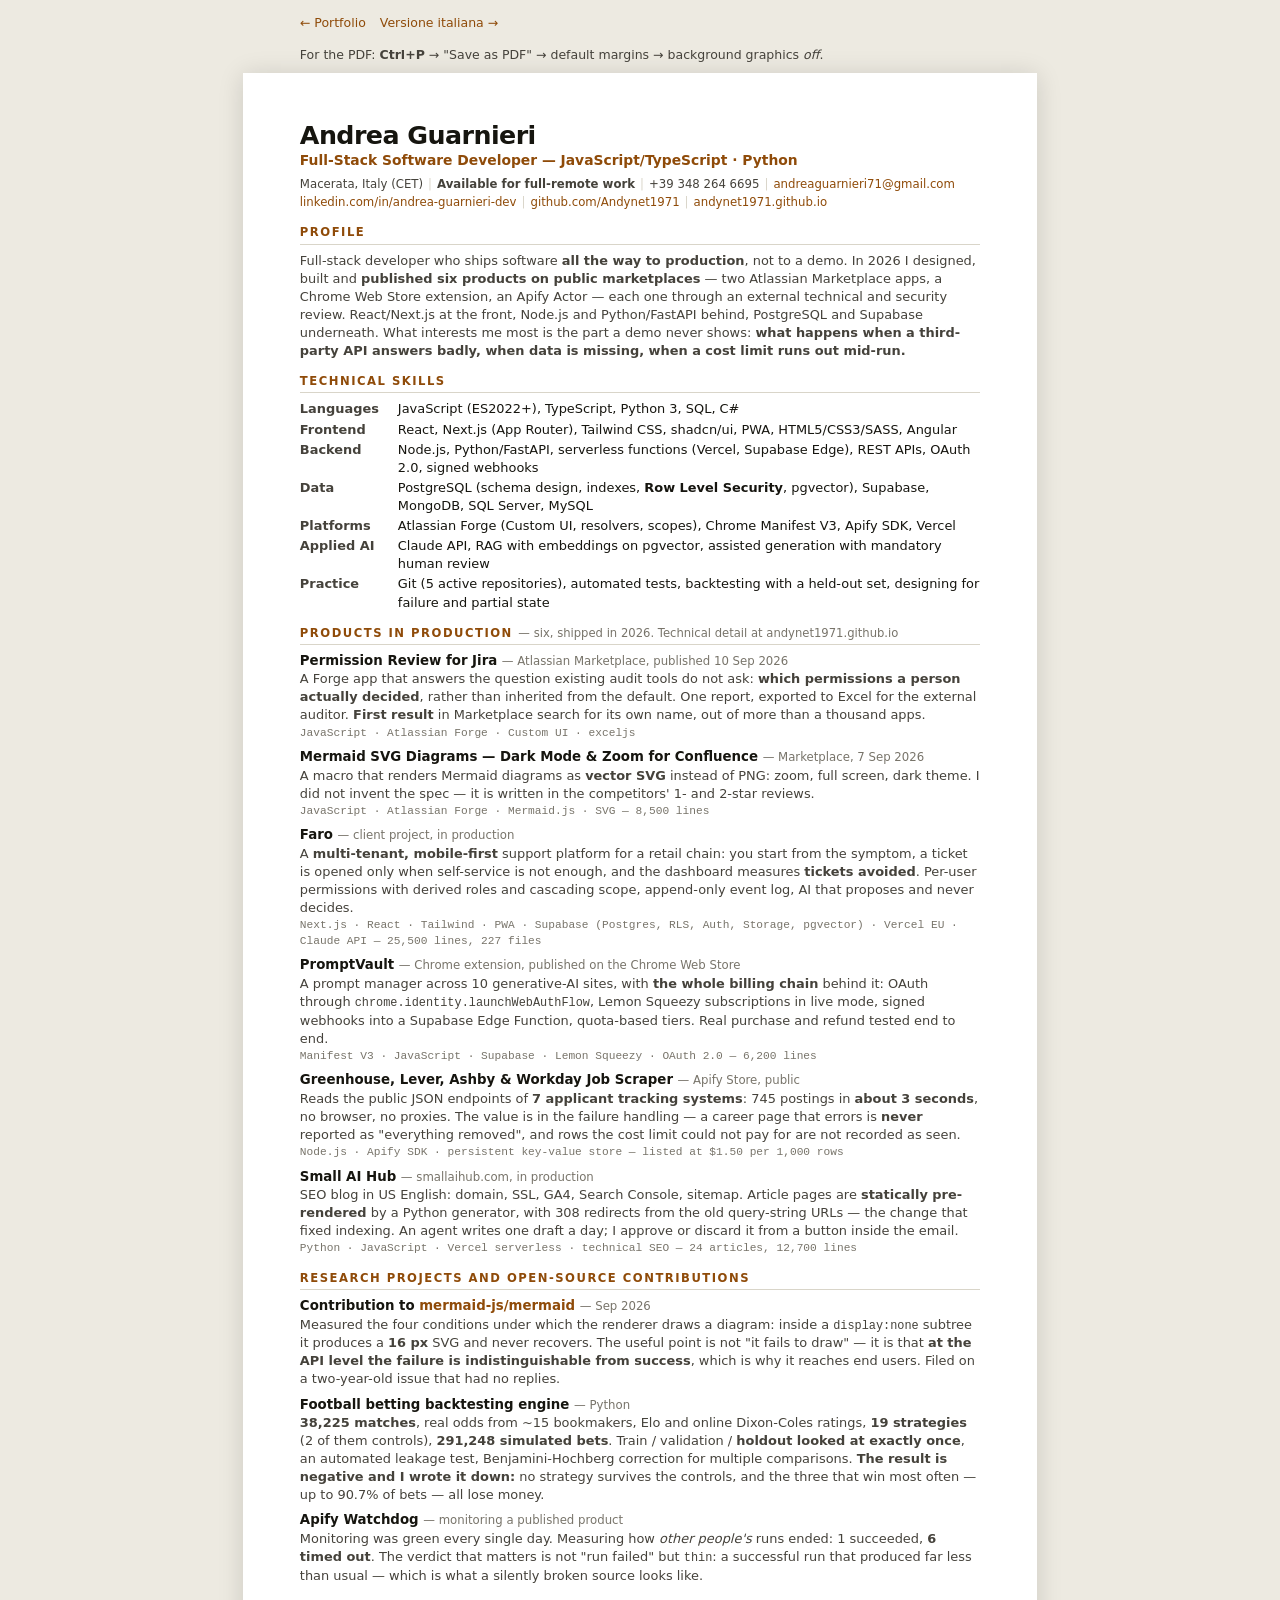
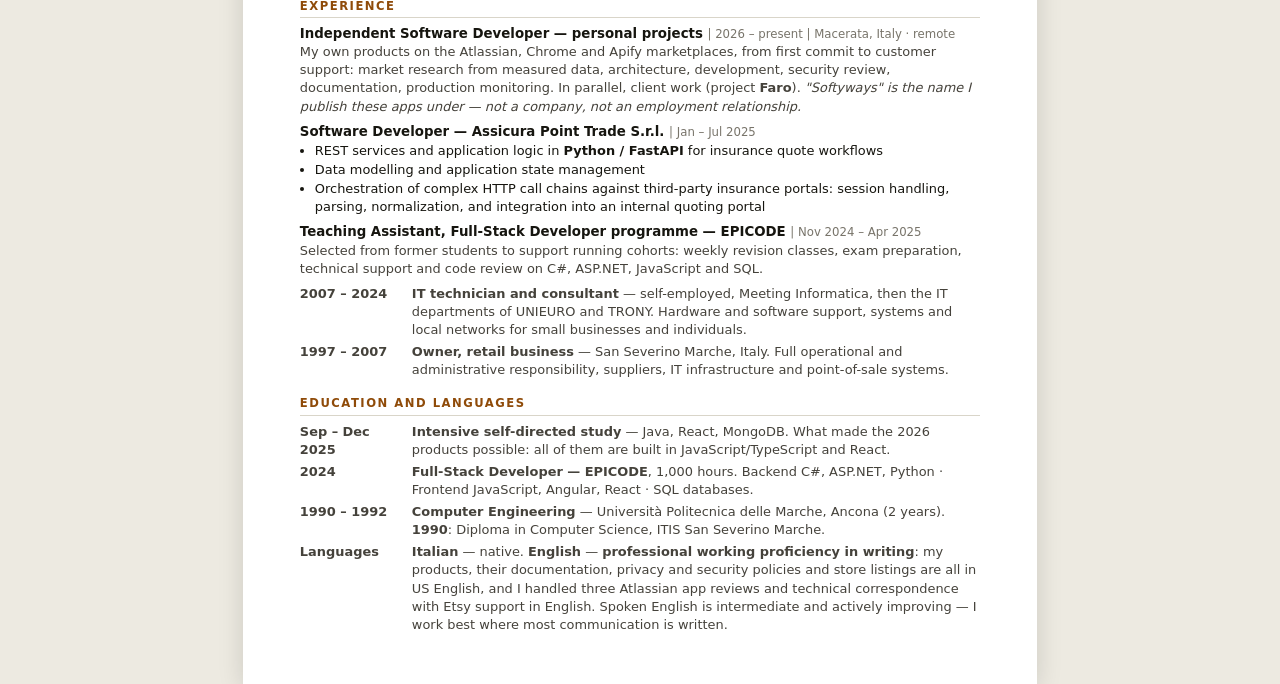
==== commit 6f3c42c2: "CV: date EPICODE allineate a LinkedIn e contributo open source - EPICODE: nov 2024 - apr 2025 invece" ====
--- a/cv-en.html
+++ b/cv-en.html
@@ -131,7 +131,12 @@
   <p class="stack">Python · JavaScript · Vercel serverless · technical SEO — 24 articles, 12,700 lines</p>
 </div>
 
-<h2>Research projects</h2>
+<h2>Research projects and open-source contributions</h2>
+
+<div class="row">
+  <span class="t">Contribution to <a href="https://github.com/mermaid-js/mermaid/issues/5676">mermaid-js/mermaid</a> <em>— Sep 2026</em></span>
+  <p>Measured the four conditions under which the renderer draws a diagram: inside a <code>display:none</code> subtree it produces a <strong>16 px</strong> SVG and never recovers. The useful point is not "it fails to draw" — it is that <strong>at the API level the failure is indistinguishable from success</strong>, which is why it reaches end users. Filed on a two-year-old issue that had no replies.</p>
+</div>
 <div class="row">
   <span class="t">Football betting backtesting engine <em>— Python</em></span>
   <p><strong>38,225 matches</strong>, real odds from ~15 bookmakers, Elo and online Dixon-Coles ratings, <strong>19 strategies</strong> (2 of them controls), <strong>291,248 simulated bets</strong>. Train / validation / <strong>holdout looked at exactly once</strong>, an automated leakage test, Benjamini-Hochberg correction for multiple comparisons. <strong>The result is negative and I wrote it down:</strong> no strategy survives the controls, and the three that win most often — up to 90.7% of bets — all lose money.</p>
@@ -159,8 +164,8 @@
 </div>
 
 <div class="row">
-  <span class="t">Teaching Assistant, Full-Stack Developer programme — EPICODE <em>| 2024</em></span>
-  <p>Supporting students on web projects: C#, ASP.NET, JavaScript, SQL, debugging and code review.</p>
+  <span class="t">Teaching Assistant, Full-Stack Developer programme — EPICODE <em>| Nov 2024 – Apr 2025</em></span>
+  <p>Selected from former students to support running cohorts: weekly revision classes, exam preparation, technical support and code review on C#, ASP.NET, JavaScript and SQL.</p>
 </div>
 
 <div class="short">
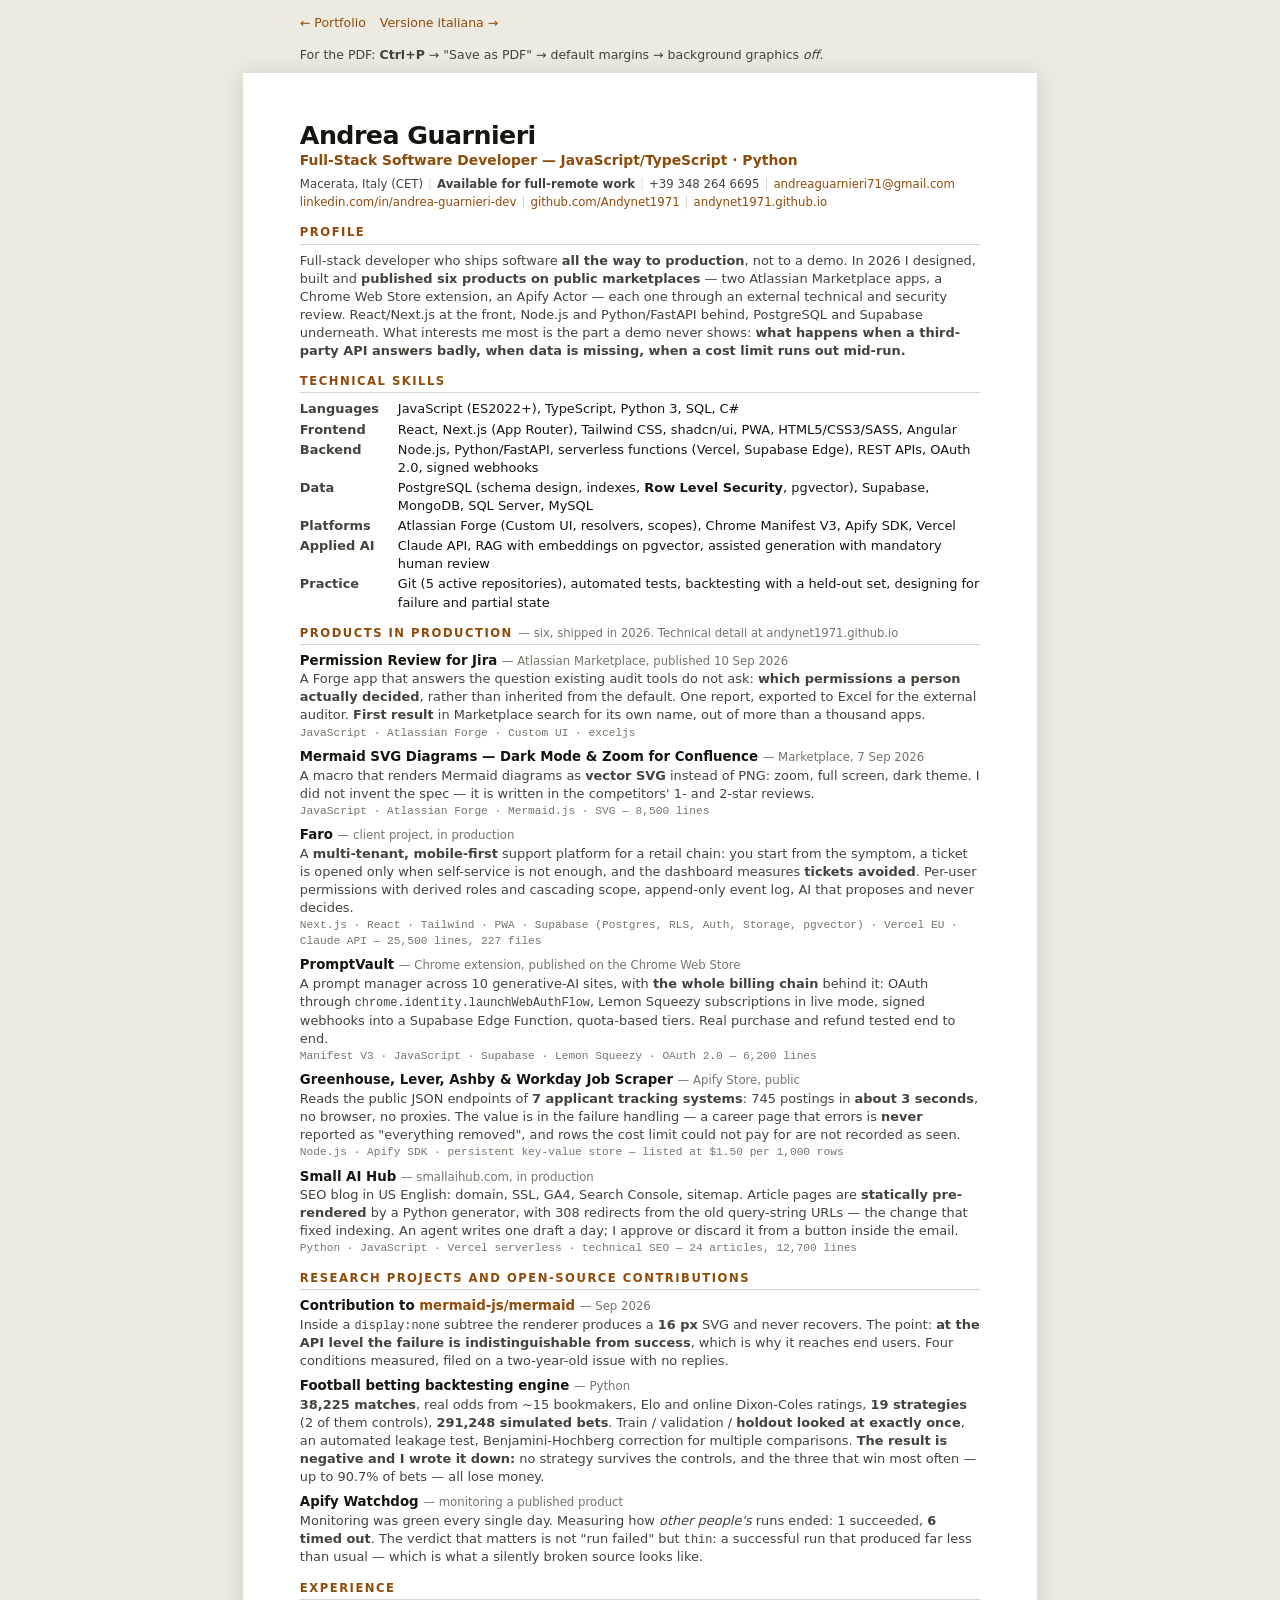
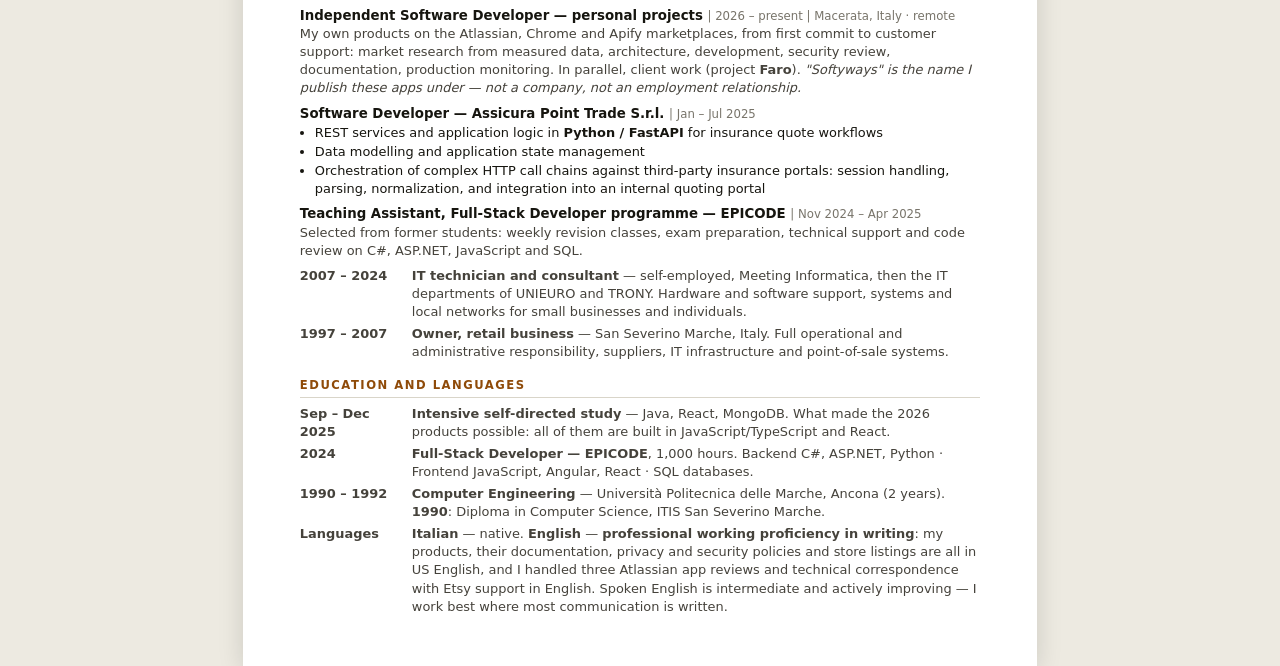
==== commit 18cc1388: "CV: accorciati due paragrafi, il PDF torna di due pagine Misurato sul PDF vero, non a occhio: con i " ====
--- a/cv-en.html
+++ b/cv-en.html
@@ -135,7 +135,7 @@
 
 <div class="row">
   <span class="t">Contribution to <a href="https://github.com/mermaid-js/mermaid/issues/5676">mermaid-js/mermaid</a> <em>— Sep 2026</em></span>
-  <p>Measured the four conditions under which the renderer draws a diagram: inside a <code>display:none</code> subtree it produces a <strong>16 px</strong> SVG and never recovers. The useful point is not "it fails to draw" — it is that <strong>at the API level the failure is indistinguishable from success</strong>, which is why it reaches end users. Filed on a two-year-old issue that had no replies.</p>
+  <p>Inside a <code>display:none</code> subtree the renderer produces a <strong>16 px</strong> SVG and never recovers. The point: <strong>at the API level the failure is indistinguishable from success</strong>, which is why it reaches end users. Four conditions measured, filed on a two-year-old issue with no replies.</p>
 </div>
 <div class="row">
   <span class="t">Football betting backtesting engine <em>— Python</em></span>
@@ -165,7 +165,7 @@
 
 <div class="row">
   <span class="t">Teaching Assistant, Full-Stack Developer programme — EPICODE <em>| Nov 2024 – Apr 2025</em></span>
-  <p>Selected from former students to support running cohorts: weekly revision classes, exam preparation, technical support and code review on C#, ASP.NET, JavaScript and SQL.</p>
+  <p>Selected from former students: weekly revision classes, exam preparation, technical support and code review on C#, ASP.NET, JavaScript and SQL.</p>
 </div>
 
 <div class="short">
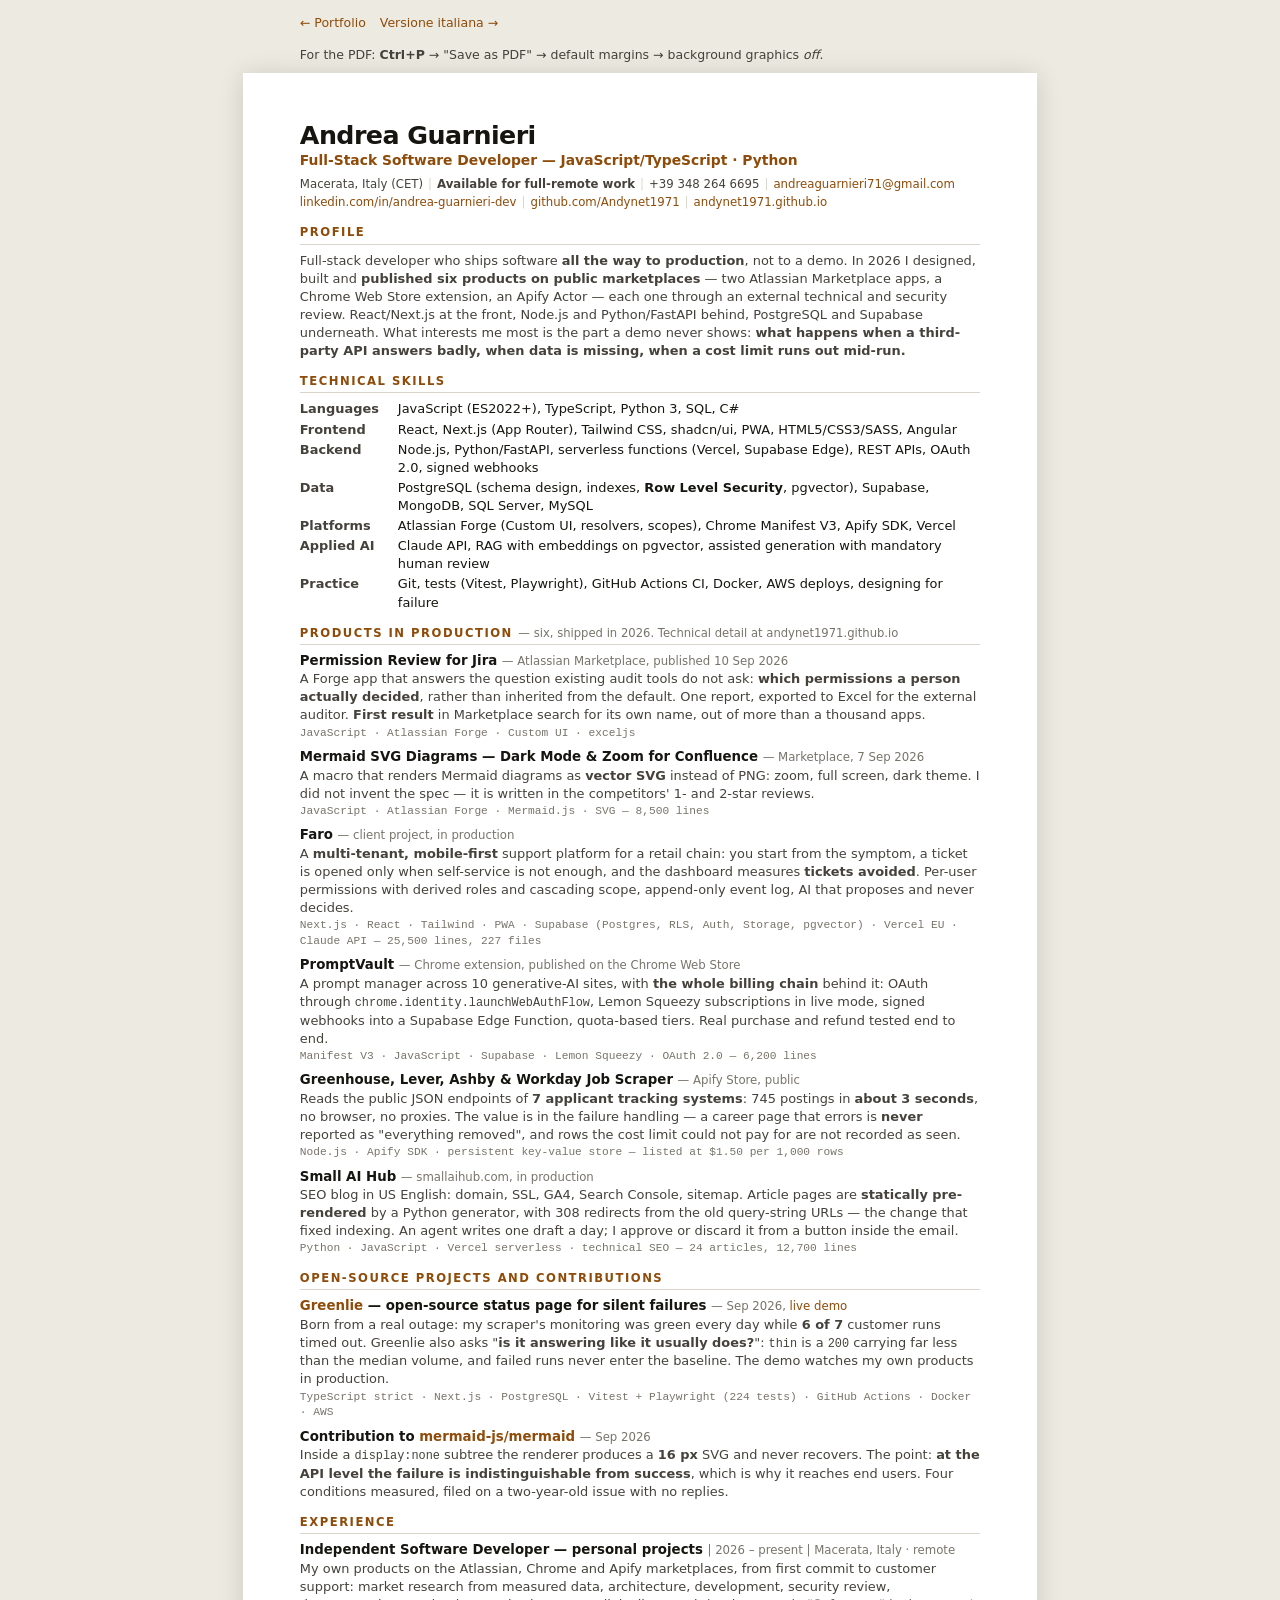
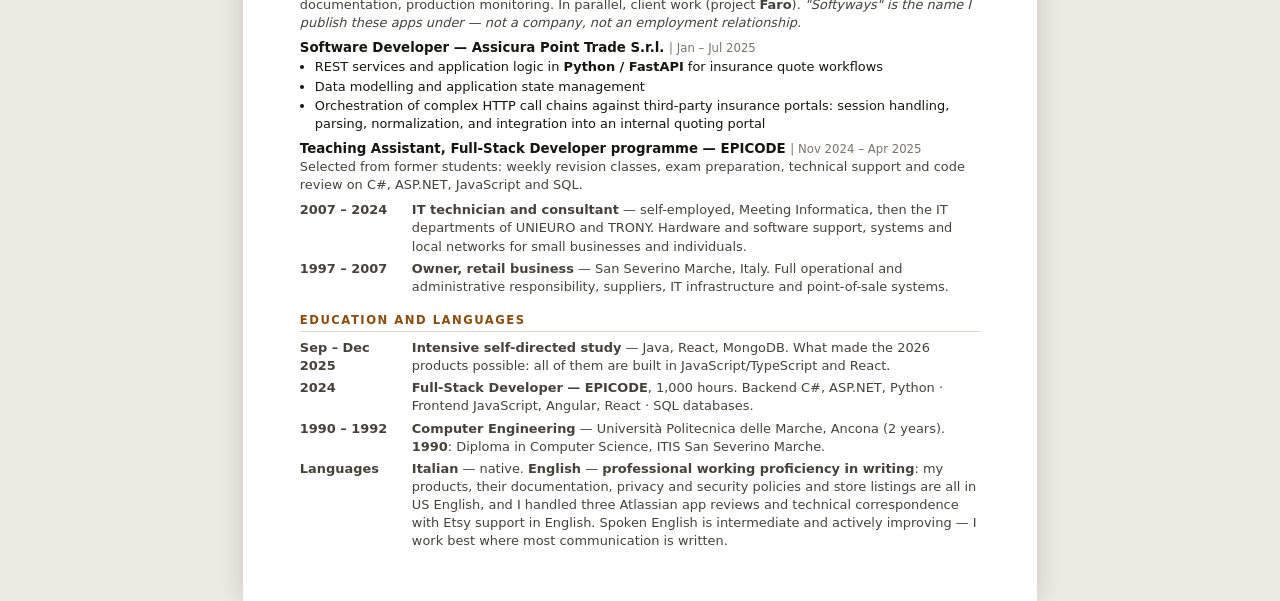
==== commit 38558b70: "Greenlie nel portfolio e nei CV, tolto il backtest delle scommesse - CV IT/EN: Greenlie al posto del" ====
--- a/cv-en.html
+++ b/cv-en.html
@@ -90,7 +90,7 @@
   <dt>Data</dt><dd>PostgreSQL (schema design, indexes, <strong>Row Level Security</strong>, pgvector), Supabase, MongoDB, SQL Server, MySQL</dd>
   <dt>Platforms</dt><dd>Atlassian Forge (Custom UI, resolvers, scopes), Chrome Manifest V3, Apify SDK, Vercel</dd>
   <dt>Applied AI</dt><dd>Claude API, RAG with embeddings on pgvector, assisted generation with mandatory human review</dd>
-  <dt>Practice</dt><dd>Git (5 active repositories), automated tests, backtesting with a held-out set, designing for failure and partial state</dd>
+  <dt>Practice</dt><dd>Git, tests (Vitest, Playwright), GitHub Actions CI, Docker, AWS deploys, designing for failure</dd>
 </dl>
 
 <h2>Products in production <span class="hint">— six, shipped in 2026. Technical detail at andynet1971.github.io</span></h2>
@@ -131,20 +131,17 @@
   <p class="stack">Python · JavaScript · Vercel serverless · technical SEO — 24 articles, 12,700 lines</p>
 </div>
 
-<h2>Research projects and open-source contributions</h2>
+<h2>Open-source projects and contributions</h2>
+
+<div class="row">
+  <span class="t"><a href="https://github.com/Andynet1971/greenlie">Greenlie</a> — open-source status page for silent failures <em>— Sep 2026, <a href="https://greenlie.18-159-116-161.sslip.io">live demo</a></em></span>
+  <p>Born from a real outage: my scraper's monitoring was green every day while <strong>6 of 7</strong> customer runs timed out. Greenlie also asks "<strong>is it answering like it usually does?</strong>": <code>thin</code> is a <code>200</code> carrying far less than the median volume, and failed runs never enter the baseline. The demo watches my own products in production.</p>
+  <p class="stack">TypeScript strict · Next.js · PostgreSQL · Vitest + Playwright (224 tests) · GitHub Actions · Docker · AWS</p>
+</div>
 
 <div class="row">
   <span class="t">Contribution to <a href="https://github.com/mermaid-js/mermaid/issues/5676">mermaid-js/mermaid</a> <em>— Sep 2026</em></span>
   <p>Inside a <code>display:none</code> subtree the renderer produces a <strong>16 px</strong> SVG and never recovers. The point: <strong>at the API level the failure is indistinguishable from success</strong>, which is why it reaches end users. Four conditions measured, filed on a two-year-old issue with no replies.</p>
-</div>
-<div class="row">
-  <span class="t">Football betting backtesting engine <em>— Python</em></span>
-  <p><strong>38,225 matches</strong>, real odds from ~15 bookmakers, Elo and online Dixon-Coles ratings, <strong>19 strategies</strong> (2 of them controls), <strong>291,248 simulated bets</strong>. Train / validation / <strong>holdout looked at exactly once</strong>, an automated leakage test, Benjamini-Hochberg correction for multiple comparisons. <strong>The result is negative and I wrote it down:</strong> no strategy survives the controls, and the three that win most often — up to 90.7% of bets — all lose money.</p>
-</div>
-
-<div class="row">
-  <span class="t">Apify Watchdog <em>— monitoring a published product</em></span>
-  <p>Monitoring was green every single day. Measuring how <em>other people's</em> runs ended: 1 succeeded, <strong>6 timed out</strong>. The verdict that matters is not "run failed" but <code>thin</code>: a successful run that produced far less than usual — which is what a silently broken source looks like.</p>
 </div>
 
 <h2>Experience</h2>
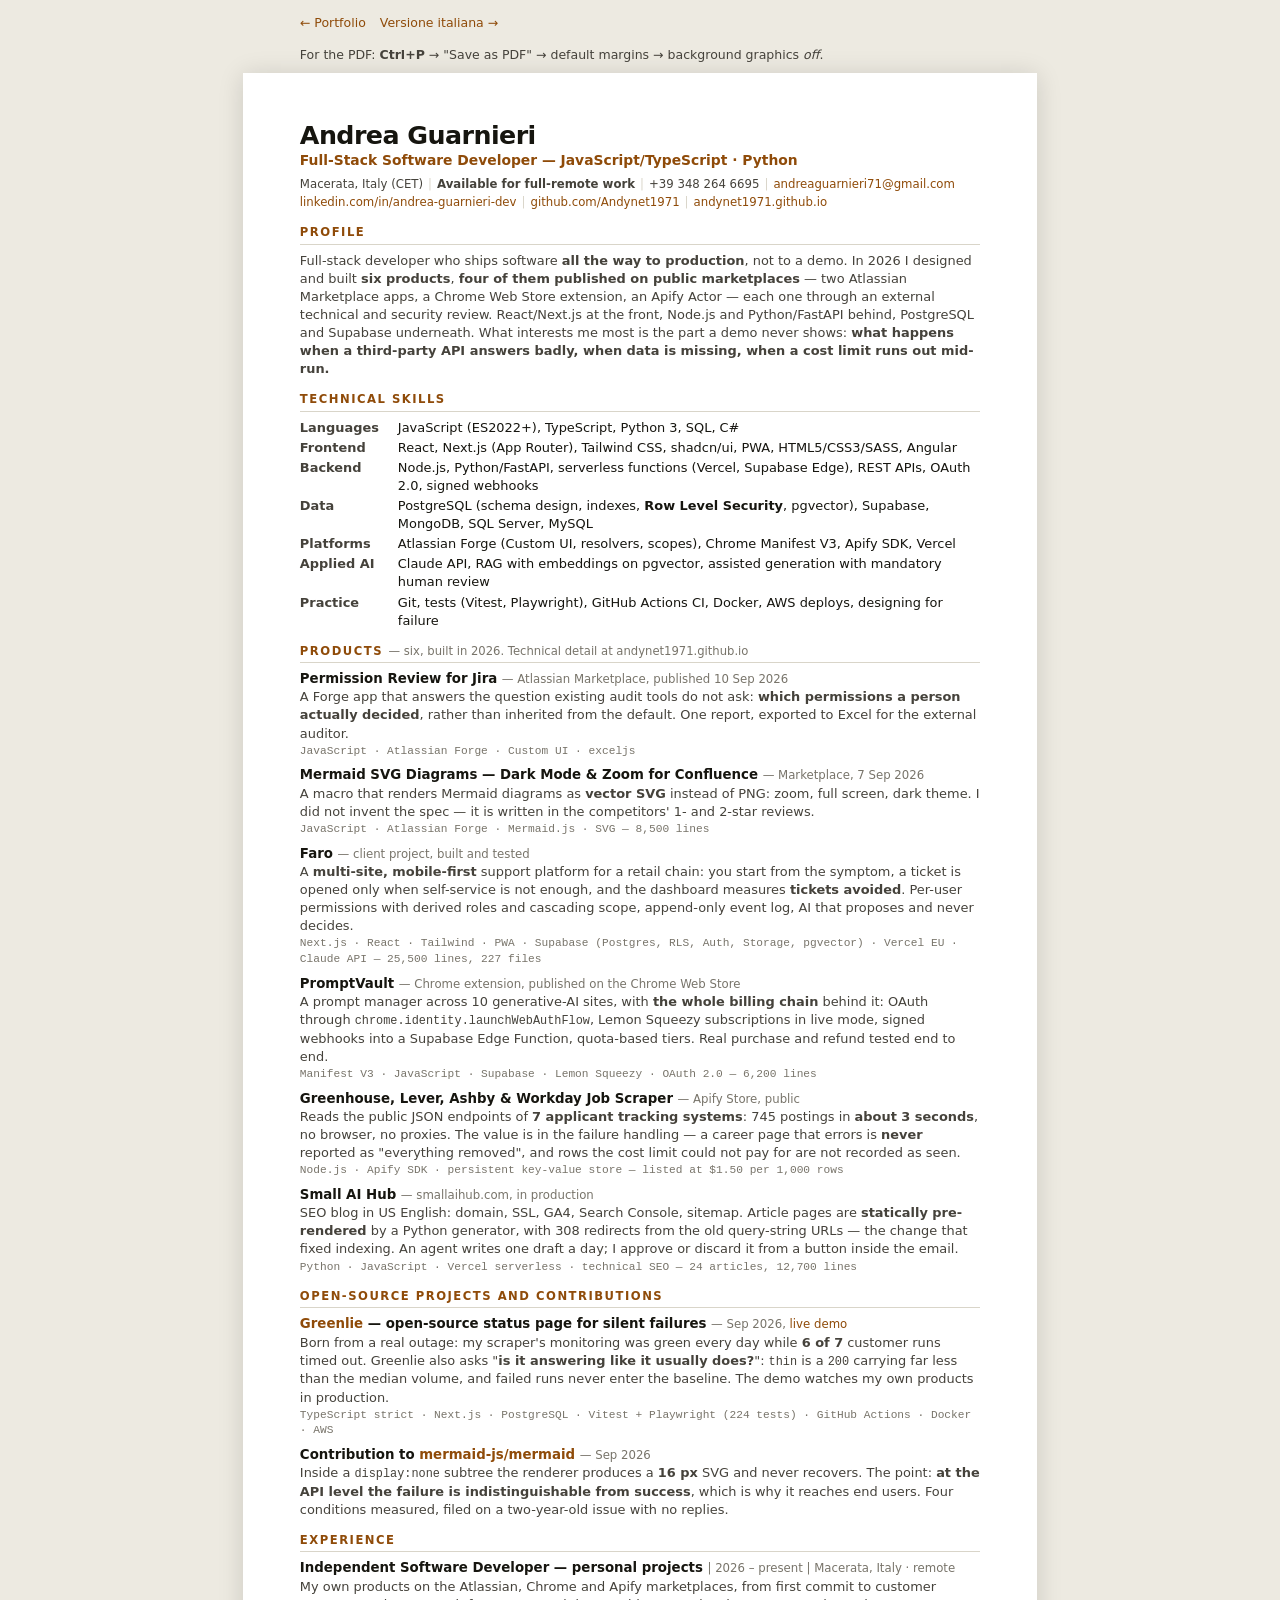
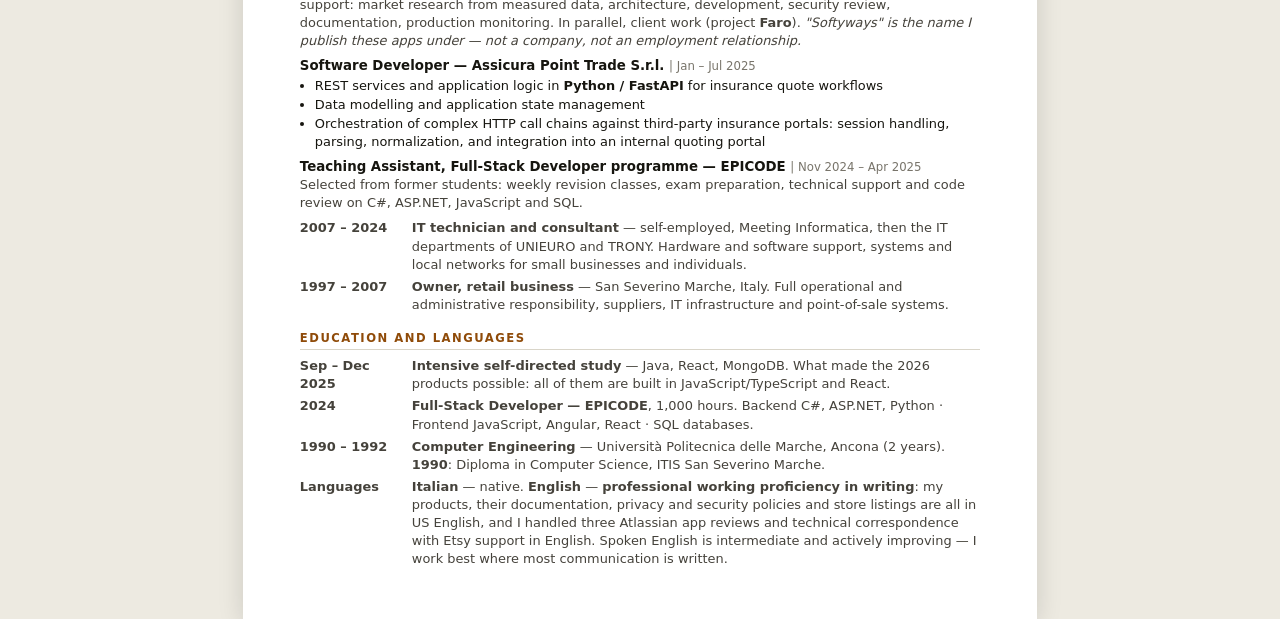
==== commit 93a571a7: "CV e sito: quattro prodotti sui marketplace, Faro non piu' in produzione Sei prodotti realizzati, qu" ====
--- a/cv-en.html
+++ b/cv-en.html
@@ -4,7 +4,7 @@
 <meta charset="utf-8">
 <meta name="viewport" content="width=device-width, initial-scale=1">
 <title>Andrea Guarnieri — Résumé</title>
-<meta name="description" content="Andrea Guarnieri — full-stack developer: JavaScript/TypeScript, Python, React/Next.js, Supabase. Six products shipped to public marketplaces in 2026.">
+<meta name="description" content="Andrea Guarnieri — full-stack developer: JavaScript/TypeScript, Python, React/Next.js, Supabase. Six products built in 2026, four on public marketplaces.">
 <link rel="icon" href="data:image/svg+xml,<svg xmlns='http://www.w3.org/2000/svg' viewBox='0 0 100 100'><text y='.9em' font-size='90' font-family='system-ui'>&#x2699;</text></svg>">
 <style>
 /* Résumé — two A4 pages. Ctrl+P → "Save as PDF".
@@ -80,7 +80,7 @@
 </p>
 
 <h2>Profile</h2>
-<p class="lead">Full-stack developer who ships software <strong>all the way to production</strong>, not to a demo. In 2026 I designed, built and <strong>published six products on public marketplaces</strong> — two Atlassian Marketplace apps, a Chrome Web Store extension, an Apify Actor — each one through an external technical and security review. React/Next.js at the front, Node.js and Python/FastAPI behind, PostgreSQL and Supabase underneath. What interests me most is the part a demo never shows: <strong>what happens when a third-party API answers badly, when data is missing, when a cost limit runs out mid-run.</strong></p>
+<p class="lead">Full-stack developer who ships software <strong>all the way to production</strong>, not to a demo. In 2026 I designed and built <strong>six products</strong>, <strong>four of them published on public marketplaces</strong> — two Atlassian Marketplace apps, a Chrome Web Store extension, an Apify Actor — each one through an external technical and security review. React/Next.js at the front, Node.js and Python/FastAPI behind, PostgreSQL and Supabase underneath. What interests me most is the part a demo never shows: <strong>what happens when a third-party API answers badly, when data is missing, when a cost limit runs out mid-run.</strong></p>
 
 <h2>Technical skills</h2>
 <dl class="grid">
@@ -93,11 +93,11 @@
   <dt>Practice</dt><dd>Git, tests (Vitest, Playwright), GitHub Actions CI, Docker, AWS deploys, designing for failure</dd>
 </dl>
 
-<h2>Products in production <span class="hint">— six, shipped in 2026. Technical detail at andynet1971.github.io</span></h2>
+<h2>Products <span class="hint">— six, built in 2026. Technical detail at andynet1971.github.io</span></h2>
 
 <div class="row">
   <span class="t">Permission Review for Jira <em>— Atlassian Marketplace, published 10 Sep 2026</em></span>
-  <p>A Forge app that answers the question existing audit tools do not ask: <strong>which permissions a person actually decided</strong>, rather than inherited from the default. One report, exported to Excel for the external auditor. <strong>First result</strong> in Marketplace search for its own name, out of more than a thousand apps.</p>
+  <p>A Forge app that answers the question existing audit tools do not ask: <strong>which permissions a person actually decided</strong>, rather than inherited from the default. One report, exported to Excel for the external auditor.</p>
   <p class="stack">JavaScript · Atlassian Forge · Custom UI · exceljs</p>
 </div>
 
@@ -108,8 +108,8 @@
 </div>
 
 <div class="row">
-  <span class="t">Faro <em>— client project, in production</em></span>
-  <p>A <strong>multi-tenant, mobile-first</strong> support platform for a retail chain: you start from the symptom, a ticket is opened only when self-service is not enough, and the dashboard measures <strong>tickets avoided</strong>. Per-user permissions with derived roles and cascading scope, append-only event log, AI that proposes and never decides.</p>
+  <span class="t">Faro <em>— client project, built and tested</em></span>
+  <p>A <strong>multi-site, mobile-first</strong> support platform for a retail chain: you start from the symptom, a ticket is opened only when self-service is not enough, and the dashboard measures <strong>tickets avoided</strong>. Per-user permissions with derived roles and cascading scope, append-only event log, AI that proposes and never decides.</p>
   <p class="stack">Next.js · React · Tailwind · PWA · Supabase (Postgres, RLS, Auth, Storage, pgvector) · Vercel EU · Claude API — 25,500 lines, 227 files</p>
 </div>
 
@@ -179,5 +179,6 @@
 </div>
 
 </div>
+<script data-goatcounter="https://andynet1971.goatcounter.com/count" async src="https://gc.zgo.at/count.js"></script>
 </body>
 </html>
